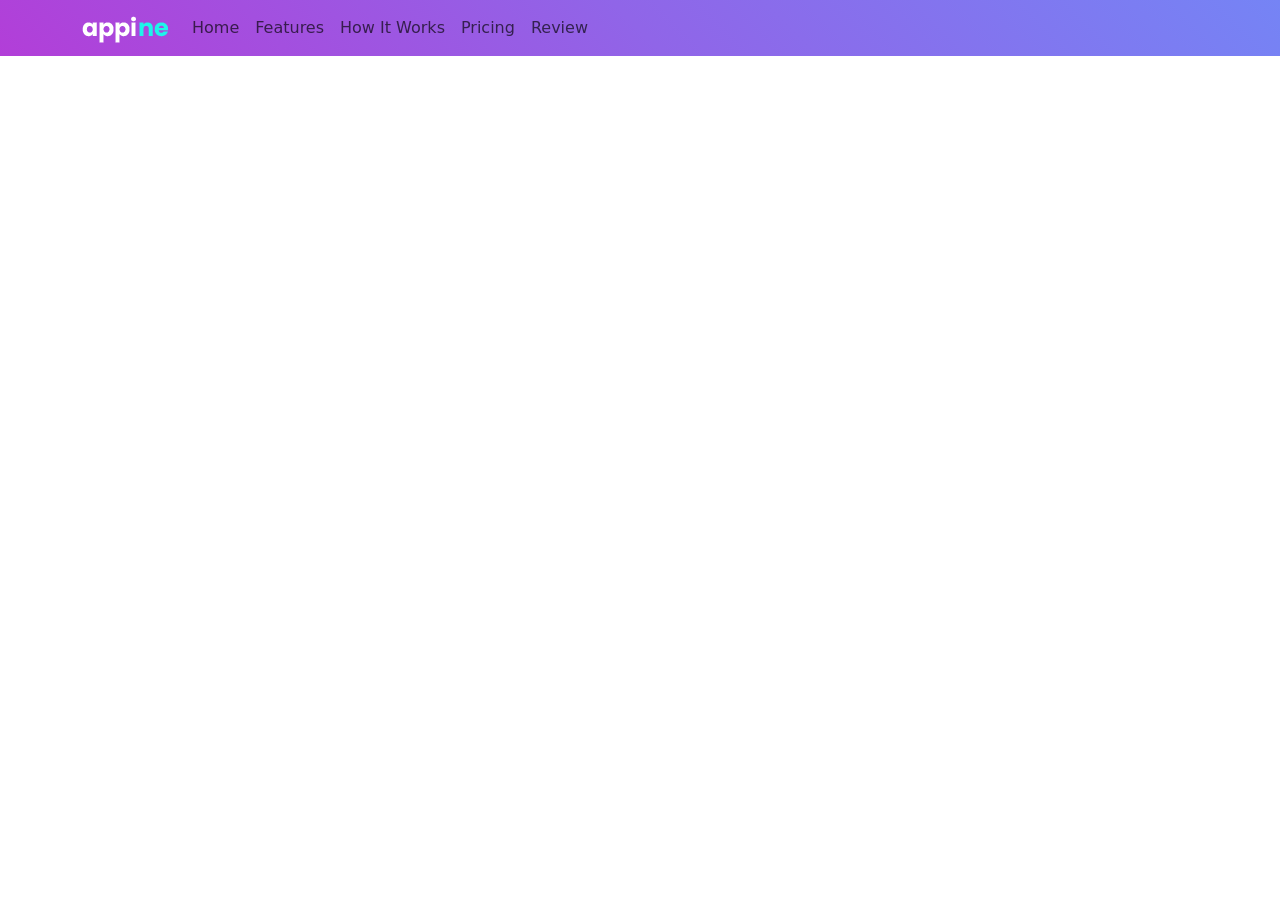
==== final/index.html @ 323594d9 "Final Project Phase 1" ====
<!doctype html>
<html class="no-js" lang="">

<head>
  <meta charset="utf-8">
  <meta name="viewport" content="width=device-width, initial-scale=1">
  <title></title>
  <link rel="stylesheet" href="css/style.css">
  <meta name="description" content="">

  <meta property="og:title" content="">
  <meta property="og:type" content="">
  <meta property="og:url" content="">
  <meta property="og:image" content="">
  <meta property="og:image:alt" content="">

  <meta name="theme-color" content="#fafafa">
  <link href="https://cdn.jsdelivr.net/npm/bootstrap@5.3.8/dist/css/bootstrap.min.css" rel="stylesheet" integrity="sha384-sRIl4kxILFvY47J16cr9ZwB07vP4J8+LH7qKQnuqkuIAvNWLzeN8tE5YBujZqJLB" crossorigin="anonymous">
</head>

<body>
  <div class="nav-bar">
    <div class="container">
      <div class="row">
        <div class="col-md-12">
          <nav class="navbar navbar-expand-lg navbar-light">
            <a class="navbar-brand" href="index.html"><img src="Final Project Images/logo.png" class="img-fluid"alt="Logo"></a>
            <ul class="navbar-nav">
              <li><a class="nav-link" href="#home">Home</a></li>
              <li><a class="nav-link" href="#features">Features</a></li>
              <li><a class="nav-link" href="#how-it-works">How It Works</a></li>
              <li><a class="nav-link" href="#pricing">Pricing</a></li>
              <li><a class="nav-link" href="#review">Review</a></li>
            </ul>
          </nav>
        </div>
      </div>
    </div>
  </div>

  <section class="home">

  </section>

  <section class="features">

  </section>

   <section class="how-it-works">

  </section>

   <section class="pricing">

  </section>

   <section class="review">

  </section>


 
  <script src="js/app.js"></script>
  <script src="https://cdn.jsdelivr.net/npm/bootstrap@5.3.8/dist/js/bootstrap.bundle.min.js" integrity="sha384-FKyoEForCGlyvwx9Hj09JcYn3nv7wiPVlz7YYwJrWVcXK/BmnVDxM+D2scQbITxI" crossorigin="anonymous"></script>

</body>

</html>
---- final/css/style.css ----
/*! HTML5 Boilerplate v9.0.1 | MIT License | https://html5boilerplate.com/ */

/* main.css 3.0.0 | MIT License | https://github.com/h5bp/main.css#readme */
/*
 * What follows is the result of much research on cross-browser styling.
 * Credit left inline and big thanks to Nicolas Gallagher, Jonathan Neal,
 * Kroc Camen, and the H5BP dev community and team.
 */

/* ==========================================================================
   Base styles: opinionated defaults
   ========================================================================== */

html {
  color: #222;
  font-size: 1em;
  line-height: 1.4;
}

/*
 * Remove text-shadow in selection highlight:
 * https://twitter.com/miketaylr/status/12228805301
 *
 * Customize the background color to match your design.
 */

::-moz-selection {
  background: #b3d4fc;
  text-shadow: none;
}

::selection {
  background: #b3d4fc;
  text-shadow: none;
}

/*
 * A better looking default horizontal rule
 */

hr {
  display: block;
  height: 1px;
  border: 0;
  border-top: 1px solid #ccc;
  margin: 1em 0;
  padding: 0;
}

/*
 * Remove the gap between audio, canvas, iframes,
 * images, videos and the bottom of their containers:
 * https://github.com/h5bp/html5-boilerplate/issues/440
 */

audio,
canvas,
iframe,
img,
svg,
video {
  vertical-align: middle;
}

/*
 * Remove default fieldset styles.
 */

fieldset {
  border: 0;
  margin: 0;
  padding: 0;
}

/*
 * Allow only vertical resizing of textareas.
 */

textarea {
  resize: vertical;
}

/* ==========================================================================
   Author's custom styles
   ========================================================================== */


.nav-bar {
  background: linear-gradient(45deg, #B23ED8, #9065E8, #7584F5);
}
















/* ==========================================================================
   Helper classes
   ========================================================================== */

/*
 * Hide visually and from screen readers
 */

.hidden,
[hidden] {
  display: none !important;
}

/*
 * Hide only visually, but have it available for screen readers:
 * https://snook.ca/archives/html_and_css/hiding-content-for-accessibility
 *
 * 1. For long content, line feeds are not interpreted as spaces and small width
 *    causes content to wrap 1 word per line:
 *    https://medium.com/@jessebeach/beware-smushed-off-screen-accessible-text-5952a4c2cbfe
 */

.visually-hidden {
  border: 0;
  clip: rect(0, 0, 0, 0);
  height: 1px;
  margin: -1px;
  overflow: hidden;
  padding: 0;
  position: absolute;
  white-space: nowrap;
  width: 1px;
  /* 1 */
}

/*
 * Extends the .visually-hidden class to allow the element
 * to be focusable when navigated to via the keyboard:
 * https://www.drupal.org/node/897638
 */

.visually-hidden.focusable:active,
.visually-hidden.focusable:focus {
  clip: auto;
  height: auto;
  margin: 0;
  overflow: visible;
  position: static;
  white-space: inherit;
  width: auto;
}

/*
 * Hide visually and from screen readers, but maintain layout
 */

.invisible {
  visibility: hidden;
}

/*
 * Clearfix: contain floats
 *
 * The use of `table` rather than `block` is only necessary if using
 * `::before` to contain the top-margins of child elements.
 */

.clearfix::before,
.clearfix::after {
  content: "";
  display: table;
}

.clearfix::after {
  clear: both;
}

/* ==========================================================================
   EXAMPLE Media Queries for Responsive Design.
   These examples override the primary ('mobile first') styles.
   Modify as content requires.
   ========================================================================== */

@media only screen and (min-width: 35em) {
  /* Style adjustments for viewports that meet the condition */
}

@media print,
  (-webkit-min-device-pixel-ratio: 1.25),
  (min-resolution: 1.25dppx),
  (min-resolution: 120dpi) {
  /* Style adjustments for high resolution devices */
}

/* ==========================================================================
   Print styles.
   Inlined to avoid the additional HTTP request:
   https://www.phpied.com/delay-loading-your-print-css/
   ========================================================================== */

@media print {
  *,
  *::before,
  *::after {
    background: #fff !important;
    color: #000 !important;
    /* Black prints faster */
    box-shadow: none !important;
    text-shadow: none !important;
  }

  a,
  a:visited {
    text-decoration: underline;
  }

  a[href]::after {
    content: " (" attr(href) ")";
  }

  abbr[title]::after {
    content: " (" attr(title) ")";
  }

  /*
   * Don't show links that are fragment identifiers,
   * or use the `javascript:` pseudo protocol
   */
  a[href^="#"]::after,
  a[href^="javascript:"]::after {
    content: "";
  }

  pre {
    white-space: pre-wrap !important;
  }

  pre,
  blockquote {
    border: 1px solid #999;
    page-break-inside: avoid;
  }

  tr,
  img {
    page-break-inside: avoid;
  }

  p,
  h2,
  h3 {
    orphans: 3;
    widows: 3;
  }

  h2,
  h3 {
    page-break-after: avoid;
  }
}
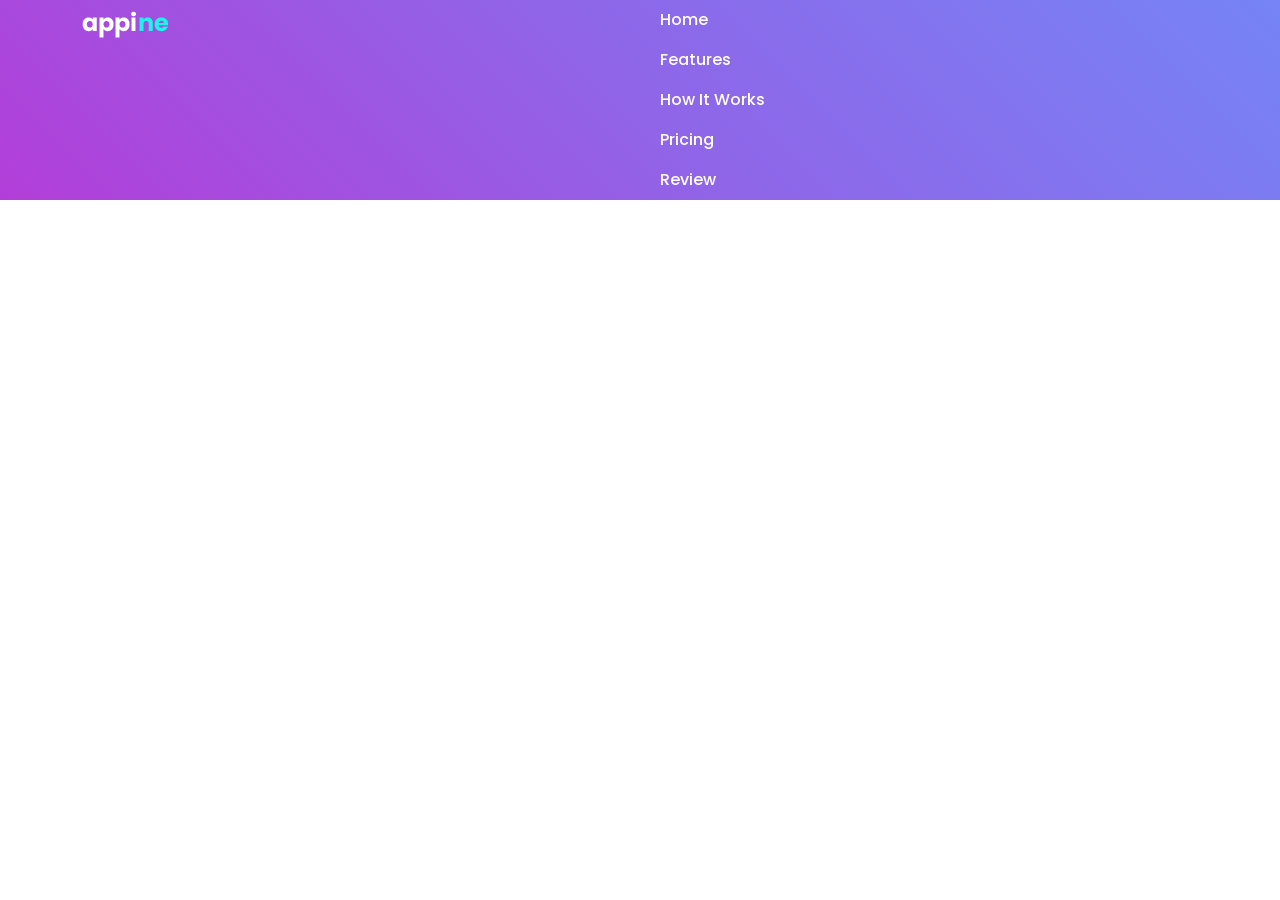
==== commit 89a7a91a: "changes" ====
--- a/final/index.html
+++ b/final/index.html
@@ -16,15 +16,23 @@
 
   <meta name="theme-color" content="#fafafa">
   <link href="https://cdn.jsdelivr.net/npm/bootstrap@5.3.8/dist/css/bootstrap.min.css" rel="stylesheet" integrity="sha384-sRIl4kxILFvY47J16cr9ZwB07vP4J8+LH7qKQnuqkuIAvNWLzeN8tE5YBujZqJLB" crossorigin="anonymous">
+
+  <link rel="preconnect" href="https://fonts.googleapis.com">
+<link rel="preconnect" href="https://fonts.gstatic.com" crossorigin>
+<link href="https://fonts.googleapis.com/css2?family=Allura&family=Montserrat:ital,wght@0,100..900;1,100..900&family=Nunito+Sans:ital,opsz,wght@0,6..12,200..1000;1,6..12,200..1000&family=Poppins:ital,wght@0,100;0,200;0,300;0,400;0,500;0,600;0,700;0,800;0,900;1,100;1,200;1,300;1,400;1,500;1,600;1,700;1,800;1,900&display=swap" rel="stylesheet">
 </head>
 
 <body>
   <div class="nav-bar">
     <div class="container">
       <div class="row">
-        <div class="col-md-12">
+        <div class="col-md-6">
           <nav class="navbar navbar-expand-lg navbar-light">
+            <div class="logo">
             <a class="navbar-brand" href="index.html"><img src="Final Project Images/logo.png" class="img-fluid"alt="Logo"></a>
+            </div>
+          </div>
+          <div class="col-md-6">
             <ul class="navbar-nav">
               <li><a class="nav-link" href="#home">Home</a></li>
               <li><a class="nav-link" href="#features">Features</a></li>
@@ -32,8 +40,8 @@
               <li><a class="nav-link" href="#pricing">Pricing</a></li>
               <li><a class="nav-link" href="#review">Review</a></li>
             </ul>
+            </div>
           </nav>
-        </div>
       </div>
     </div>
   </div>
--- a/final/css/style.css
+++ b/final/css/style.css
@@ -84,10 +84,127 @@
    Author's custom styles
    ========================================================================== */
 
+.poppins-thin {
+  font-family: "Poppins", sans-serif;
+  font-weight: 100;
+  font-style: normal;
+}
+
+.poppins-extralight {
+  font-family: "Poppins", sans-serif;
+  font-weight: 200;
+  font-style: normal;
+}
+
+.poppins-light {
+  font-family: "Poppins", sans-serif;
+  font-weight: 300;
+  font-style: normal;
+}
+
+.poppins-regular {
+  font-family: "Poppins", sans-serif;
+  font-weight: 400;
+  font-style: normal;
+}
+
+.poppins-medium {
+  font-family: "Poppins", sans-serif;
+  font-weight: 500;
+  font-style: normal;
+}
+
+.poppins-semibold {
+  font-family: "Poppins", sans-serif;
+  font-weight: 600;
+  font-style: normal;
+}
+
+.poppins-bold {
+  font-family: "Poppins", sans-serif;
+  font-weight: 700;
+  font-style: normal;
+}
+
+.poppins-extrabold {
+  font-family: "Poppins", sans-serif;
+  font-weight: 800;
+  font-style: normal;
+}
+
+.poppins-black {
+  font-family: "Poppins", sans-serif;
+  font-weight: 900;
+  font-style: normal;
+}
+
+.poppins-thin-italic {
+  font-family: "Poppins", sans-serif;
+  font-weight: 100;
+  font-style: italic;
+}
+
+.poppins-extralight-italic {
+  font-family: "Poppins", sans-serif;
+  font-weight: 200;
+  font-style: italic;
+}
+
+.poppins-light-italic {
+  font-family: "Poppins", sans-serif;
+  font-weight: 300;
+  font-style: italic;
+}
+
+.poppins-regular-italic {
+  font-family: "Poppins", sans-serif;
+  font-weight: 400;
+  font-style: italic;
+}
+
+.poppins-medium-italic {
+  font-family: "Poppins", sans-serif;
+  font-weight: 500;
+  font-style: italic;
+}
+
+.poppins-semibold-italic {
+  font-family: "Poppins", sans-serif;
+  font-weight: 600;
+  font-style: italic;
+}
+
+.poppins-bold-italic {
+  font-family: "Poppins", sans-serif;
+  font-weight: 700;
+  font-style: italic;
+}
+
+.poppins-extrabold-italic {
+  font-family: "Poppins", sans-serif;
+  font-weight: 800;
+  font-style: italic;
+}
+
+.poppins-black-italic {
+  font-family: "Poppins", sans-serif;
+  font-weight: 900;
+  font-style: italic;
+}
 
 .nav-bar {
   background: linear-gradient(45deg, #B23ED8, #9065E8, #7584F5);
 }
+
+.navbar-nav .nav-link {
+  color: #fff;
+  font-size: 16px;
+  font-weight: 500;
+  font-family: "Poppins";
+  padding: 8px;
+  justify-content: flex-end;
+}
+
 
 
 
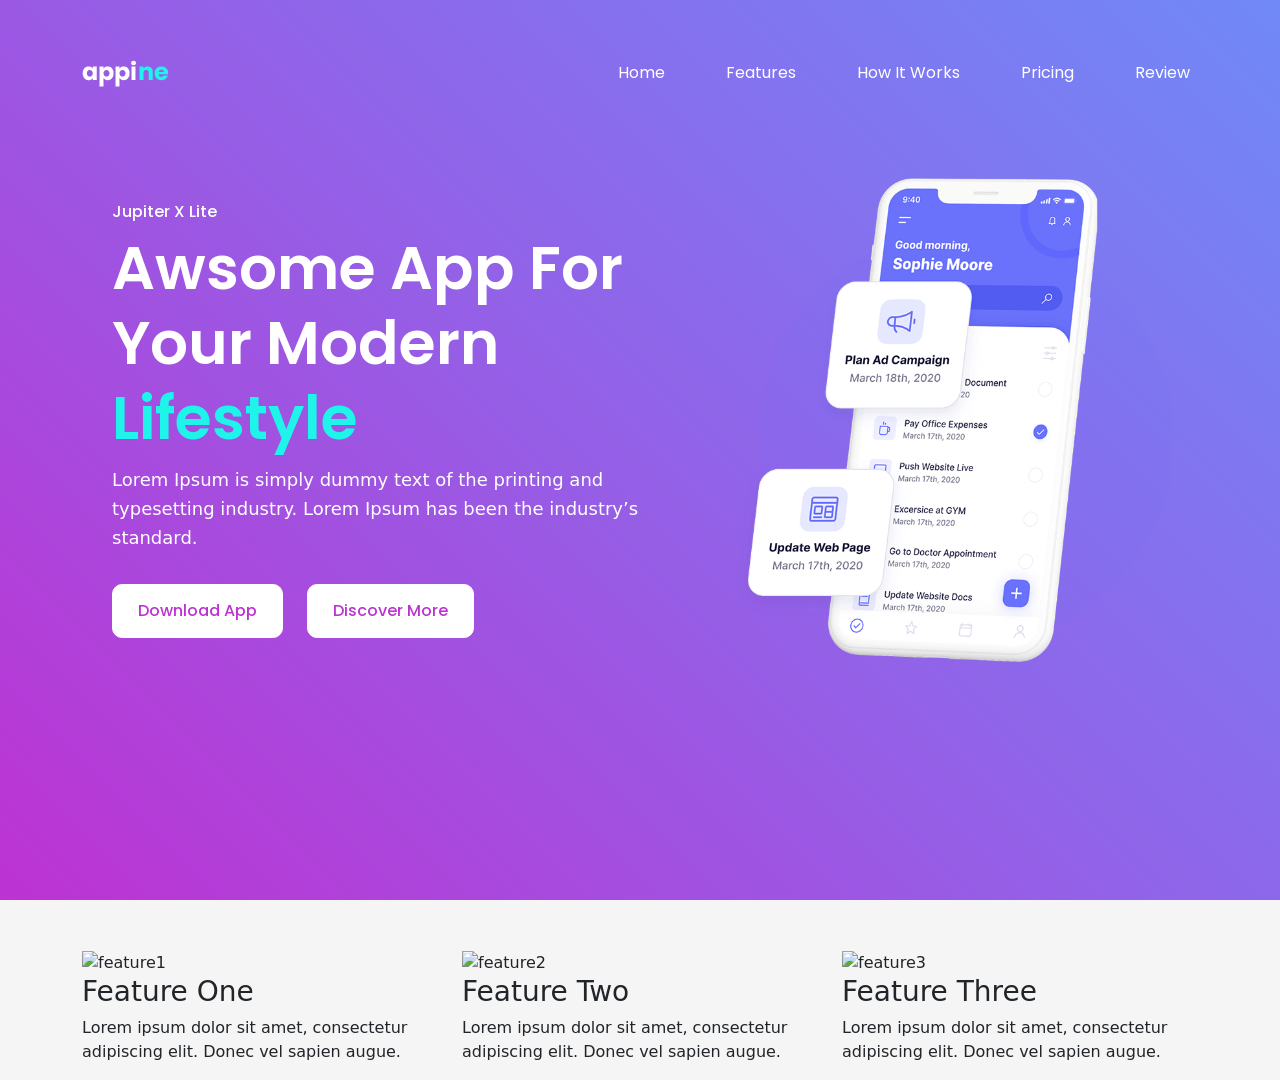
==== commit 1da222bf: "imported updates from local instance" ====
--- a/final/index.html
+++ b/final/index.html
@@ -14,63 +14,112 @@
   <meta property="og:image" content="">
   <meta property="og:image:alt" content="">
 
-  <meta name="theme-color" content="#fafafa">
+  <link rel="preconnect" href="https://fonts.googleapis.com">
+  <link rel="preconnect" href="https://fonts.gstatic.com" crossorigin>
+  <link href="https://fonts.googleapis.com/css2?family=Allura&family=Montserrat:ital,wght@0,100..900;1,100..900&family=Nunito+Sans:ital,opsz,wght@0,6..12,200..1000;1,6..12,200..1000&family=Poppins:ital,wght@0,100;0,200;0,300;0,400;0,500;0,600;0,700;0,800;0,900;1,100;1,200;1,300;1,400;1,500;1,600;1,700;1,800;1,900&display=swap" rel="stylesheet">
+
   <link href="https://cdn.jsdelivr.net/npm/bootstrap@5.3.8/dist/css/bootstrap.min.css" rel="stylesheet" integrity="sha384-sRIl4kxILFvY47J16cr9ZwB07vP4J8+LH7qKQnuqkuIAvNWLzeN8tE5YBujZqJLB" crossorigin="anonymous">
 
-  <link rel="preconnect" href="https://fonts.googleapis.com">
-<link rel="preconnect" href="https://fonts.gstatic.com" crossorigin>
-<link href="https://fonts.googleapis.com/css2?family=Allura&family=Montserrat:ital,wght@0,100..900;1,100..900&family=Nunito+Sans:ital,opsz,wght@0,6..12,200..1000;1,6..12,200..1000&family=Poppins:ital,wght@0,100;0,200;0,300;0,400;0,500;0,600;0,700;0,800;0,900;1,100;1,200;1,300;1,400;1,500;1,600;1,700;1,800;1,900&display=swap" rel="stylesheet">
 </head>
 
 <body>
-  <div class="nav-bar">
-    <div class="container">
-      <div class="row">
-        <div class="col-md-6">
-          <nav class="navbar navbar-expand-lg navbar-light">
-            <div class="logo">
-            <a class="navbar-brand" href="index.html"><img src="Final Project Images/logo.png" class="img-fluid"alt="Logo"></a>
+
+<div class="head-gradient">
+<div class="nav-menu">
+  <div class="container">
+    <nav class="navbar">
+      <!-- Logo -->
+      <a class="navbar-logo" href="index.html">
+        <img src="final-imgs/logo.png" class="img-fluid" alt="logo">
+      </a>
+
+      <!-- Hamburger menu button -->
+      <button class="hamburger-menu" aria-label="Toggle navigation">
+        <span class="hamburger-line"></span>
+        <span class="hamburger-line"></span>
+        <span class="hamburger-line"></span>
+      </button>
+
+      <!-- Horizontal nav links -->
+      <ul class="nav-sections">
+        <li class="nav-item"><a class="nav-link active" href="#home">Home</a></li>
+        <li class="nav-item"><a class="nav-link" href="#features">Features</a></li>
+        <li class="nav-item"><a class="nav-link" href="#howitwork">How It Works</a></li>
+        <li class="nav-item"><a class="nav-link" href="#pricing">Pricing</a></li>
+        <li class="nav-item"><a class="nav-link" href="#review">Review</a></li>
+      </ul>
+    </nav>
+  </div>
+</div>
+
+<!-- Mobile nav overlay -->
+<div class="nav-overlay"></div>
+
+    <header>
+      <div class="home-info">
+        <div class="container">
+          <div class="row">
+            <div class="col-7">
+              <div class="app-info">
+              <h2 class="app">
+                Jupiter X Lite
+              </h2>
+              <h1 class="title-tag">
+                Awsome App For Your Modern 
+                <span style="color:#1ef4ea">Lifestyle</span>
+              </h1>
+              <p>
+                Lorem Ipsum is simply dummy text of the printing and typesetting industry. Lorem Ipsum has been the industry’s standard.
+              </p>
+              <button class="btn">Download App</button>
+              <button class="btn">Discover More</button>
+            </div>
+            </div>
+              <div class="col-5" id="phone-img">
+                <img src="final-imgs/hero-img.png" class="img-fluid" alt="phone" id="phone">
+              </div>
+          </div>
+        </div>
+      </div>
+    </header>
+    </div>
+
+    <section id="features">
+      <div class="container">
+        <div class="row">
+          <div class="col-md-4">
+            <div class="feature-card">
+              <img src="final-imgs/feature1.png" class="img-fluid" alt="feature1">
+              <h3>Feature One</h3>
+              <p>Lorem ipsum dolor sit amet, consectetur adipiscing elit. Donec vel sapien augue.</p>
             </div>
           </div>
-          <div class="col-md-6">
-            <ul class="navbar-nav">
-              <li><a class="nav-link" href="#home">Home</a></li>
-              <li><a class="nav-link" href="#features">Features</a></li>
-              <li><a class="nav-link" href="#how-it-works">How It Works</a></li>
-              <li><a class="nav-link" href="#pricing">Pricing</a></li>
-              <li><a class="nav-link" href="#review">Review</a></li>
-            </ul>
+          <div class="col-md-4">
+            <div class="feature-card">
+              <img src="final-imgs/feature2.png" class="img-fluid" alt="feature2">
+              <h3>Feature Two</h3>
+              <p>Lorem ipsum dolor sit amet, consectetur adipiscing elit. Donec vel sapien augue.</p>
             </div>
-          </nav>
+          </div>
+          <div class="col-md-4">
+            <div class="feature-card">
+              <img src="final-imgs/feature3.png" class="img-fluid" alt="feature3">
+              <h3>Feature Three</h3>
+              <p>Lorem ipsum dolor sit amet, consectetur adipiscing elit. Donec vel sapien augue.</p>
+            </div>
+          </div>
+        </div>
       </div>
+
     </div>
-  </div>
-
-  <section class="home">
-
-  </section>
-
-  <section class="features">
-
-  </section>
-
-   <section class="how-it-works">
-
-  </section>
-
-   <section class="pricing">
-
-  </section>
-
-   <section class="review">
-
-  </section>
 
 
- 
+
+
+
+  
   <script src="js/app.js"></script>
   <script src="https://cdn.jsdelivr.net/npm/bootstrap@5.3.8/dist/js/bootstrap.bundle.min.js" integrity="sha384-FKyoEForCGlyvwx9Hj09JcYn3nv7wiPVlz7YYwJrWVcXK/BmnVDxM+D2scQbITxI" crossorigin="anonymous"></script>
-
 </body>
 
 </html>
--- a/final/css/style.css
+++ b/final/css/style.css
@@ -83,7 +83,6 @@
 /* ==========================================================================
    Author's custom styles
    ========================================================================== */
-
 .poppins-thin {
   font-family: "Poppins", sans-serif;
   font-weight: 100;
@@ -192,28 +191,142 @@
   font-style: italic;
 }
 
-.nav-bar {
-  background: linear-gradient(45deg, #B23ED8, #9065E8, #7584F5);
-}
-
-.navbar-nav .nav-link {
+.head-gradient {
+ background: linear-gradient(45deg, #BD32D3, #9361E7, #7089F7);
+ width: 100%;
+ height: 100vh;
+}
+
+.nav-menu { 
+  padding: 45px 20px;
+}
+
+.navbar-logo {
+  flex-shrink: 0;
+}
+
+.hamburger-menu {
+  display: none;
+  flex-direction: column;
+  justify-content: space-around;
+  width: 30px;
+  height: 30px;
+  background: none;
+  border: none;
+  cursor: pointer;
+  padding: 0;
+  z-index: 1001;
+}
+
+.hamburger-line {
+  width: 100%;
+  height: 3px;
+  background-color: #fff;
+  border-radius: 2px;
+  transition: all 0.3s ease;
+}
+
+.nav-sections {
+    display: flex;
+    flex-direction: row;  
+    align-items: center;
+    list-style: none;
+    padding: 0, 0, 0 16px;
+    gap:45px;
+    margin: 0;
+  }
+
+.nav-sections li {
+    display: inline-block;
+    color:#fff;
+    font-size: 16px;
+    font-family: "Poppins";
+    font-weight: normal;
+    padding:8px;
+}
+
+
+@media (max-width: 1024px) {
+  header {
+    min-height: 610px;
+  }
+}
+
+.home-info {
+  display: flex;
+  flex-direction: column;
+  justify-content: center;
+  align-items: center;
+  width: 100%;
+  flex: 1;
+  padding: 2rem 0;
+}
+
+.home-info .row {
+  display: flex;
+  align-items: center;
+  width: 100%;
+}
+
+
+.app-info {
+  margin: 0 30px 0 20px;
+  padding: 10px;
+}
+
+.app {
   color: #fff;
   font-size: 16px;
+  font-family: "Poppins", sans-serif;
+  margin-bottom: 10px;
+}
+
+.title-tag { 
+  font-size: 60px;
+  color: #fff;
+  font-weight: 600;
+  font-family: "poppins", sans-serif;
+  line-height: 1.25em;
+  margin-bottom: 10px;
+
+}
+
+/* Header content styling */
+.app-info p {
+  color: #fff;
+  font-size: 18px;
+  line-height: 1.6;
+  margin-bottom: 2rem;
+  max-width: 600px;
+}
+
+.app-info .btn {
+  background-color: #fff;
+  font-family: "poppins", sans-serif;
+  fill:#BD32D3;
+  color: #BD32D3;
+  font-size: 16px;
   font-weight: 500;
-  font-family: "Poppins";
-  padding: 8px;
-  justify-content: flex-end;
-}
-
-
-
-
-
-
-
-
-
-
+  border-radius: 10px;
+  border-width: 1px;
+  border-style: solid;
+  border-color: #fff;
+  padding: 18px 25px;
+  transition: all 0.3s ease;
+  line-height: 1;
+  margin-right: 1.2rem;
+}
+
+.app-info .btn:hover {
+  background-color: transparent;
+  color: #fff;
+  border-color: #fff;
+}
+
+#features {
+  background-color: #f5f5f5;
+  padding: 50px 0 0 0;
+}
 
 
 
@@ -308,6 +421,129 @@
   /* Style adjustments for viewports that meet the condition */
 }
 
+/* Mobile responsive navigation */
+@media only screen and (max-width: 767px) {
+  .hamburger-menu {
+    display: flex;
+
+  }
+
+  .nav-sections {
+    position: fixed;
+    top: 0;
+    right: -100%;
+    width: 280px;
+    height: 100vh;
+    background: linear-gradient(45deg, #BD32D3, #9361E7, #7089F7);
+    flex-direction: column;
+    justify-content: flex-start;
+    align-items: flex-start;
+    padding: 100px 30px 30px;
+    gap: 20px;
+    transition: right 0.3s ease;
+    z-index: 1000;
+    box-shadow: -2px 0 10px rgba(0, 0, 0, 0.3);
+  }
+
+  .nav-sections.active {
+    right: 0;
+  }
+
+  .nav-sections li {
+    display: block;
+    width: 100%;
+    padding: 0;
+  }
+
+  .nav-sections .nav-link {
+    display: block;
+    color: #fff;
+    text-decoration: none;
+    font-size: 18px;
+    font-weight: 500;
+    padding: 15px 0;
+    border-bottom: 1px solid rgba(255, 255, 255, 0.2);
+    transition: color 0.3s ease;
+  }
+
+  .nav-sections .nav-link:hover,
+  .nav-sections .nav-link.active {
+    color: #FFE135;
+  }
+
+  /* Overlay when mobile menu is open */
+  .nav-overlay {
+    position: fixed;
+    top: 0;
+    left: 0;
+    width: 100%;
+    height: 100vh;
+    background: rgba(0, 0, 0, 0.5);
+    z-index: 999;
+    opacity: 0;
+    visibility: hidden;
+    transition: opacity 0.3s ease, visibility 0.3s ease;
+  }
+
+  .nav-overlay.active {
+    opacity: 1;
+    visibility: visible;
+  }
+
+  /* Hamburger animation */
+  .hamburger-menu.active .hamburger-line:nth-child(1) {
+    transform: rotate(45deg) translate(5px, 5px);
+  }
+
+  .hamburger-menu.active .hamburger-line:nth-child(2) {
+    opacity: 0;
+  }
+
+  .hamburger-menu.active .hamburger-line:nth-child(3) {
+    transform: rotate(-45deg) translate(7px, -6px);
+  }
+
+  /* Mobile header adjustments */
+  header {
+    min-height: calc(100vh - 60px); /* Smaller nav on mobile */
+  }
+
+  .title-tag {
+    font-size: 28px;
+    line-height: 1.4;
+  }
+
+  .app-info p {
+    font-size: 16px;
+  }
+
+  .app-info .btn {
+    display: block;
+    width: 100%;
+    margin-right: 0;
+    margin-bottom: 1rem;
+  }
+
+  /* Mobile phone image adjustments */
+  #phone {
+    max-width: 100% !important;
+    height: auto;
+  }
+
+  /* Stack columns vertically on mobile */
+  .home-info .row {
+    flex-direction: column;
+    text-align: center;
+  }
+
+  .home-info .col-md-8,
+  .home-info .col-md-4 {
+    flex: none;
+    width: 100%;
+    max-width: 100%;
+  }
+}
+
 @media print,
   (-webkit-min-device-pixel-ratio: 1.25),
   (min-resolution: 1.25dppx),
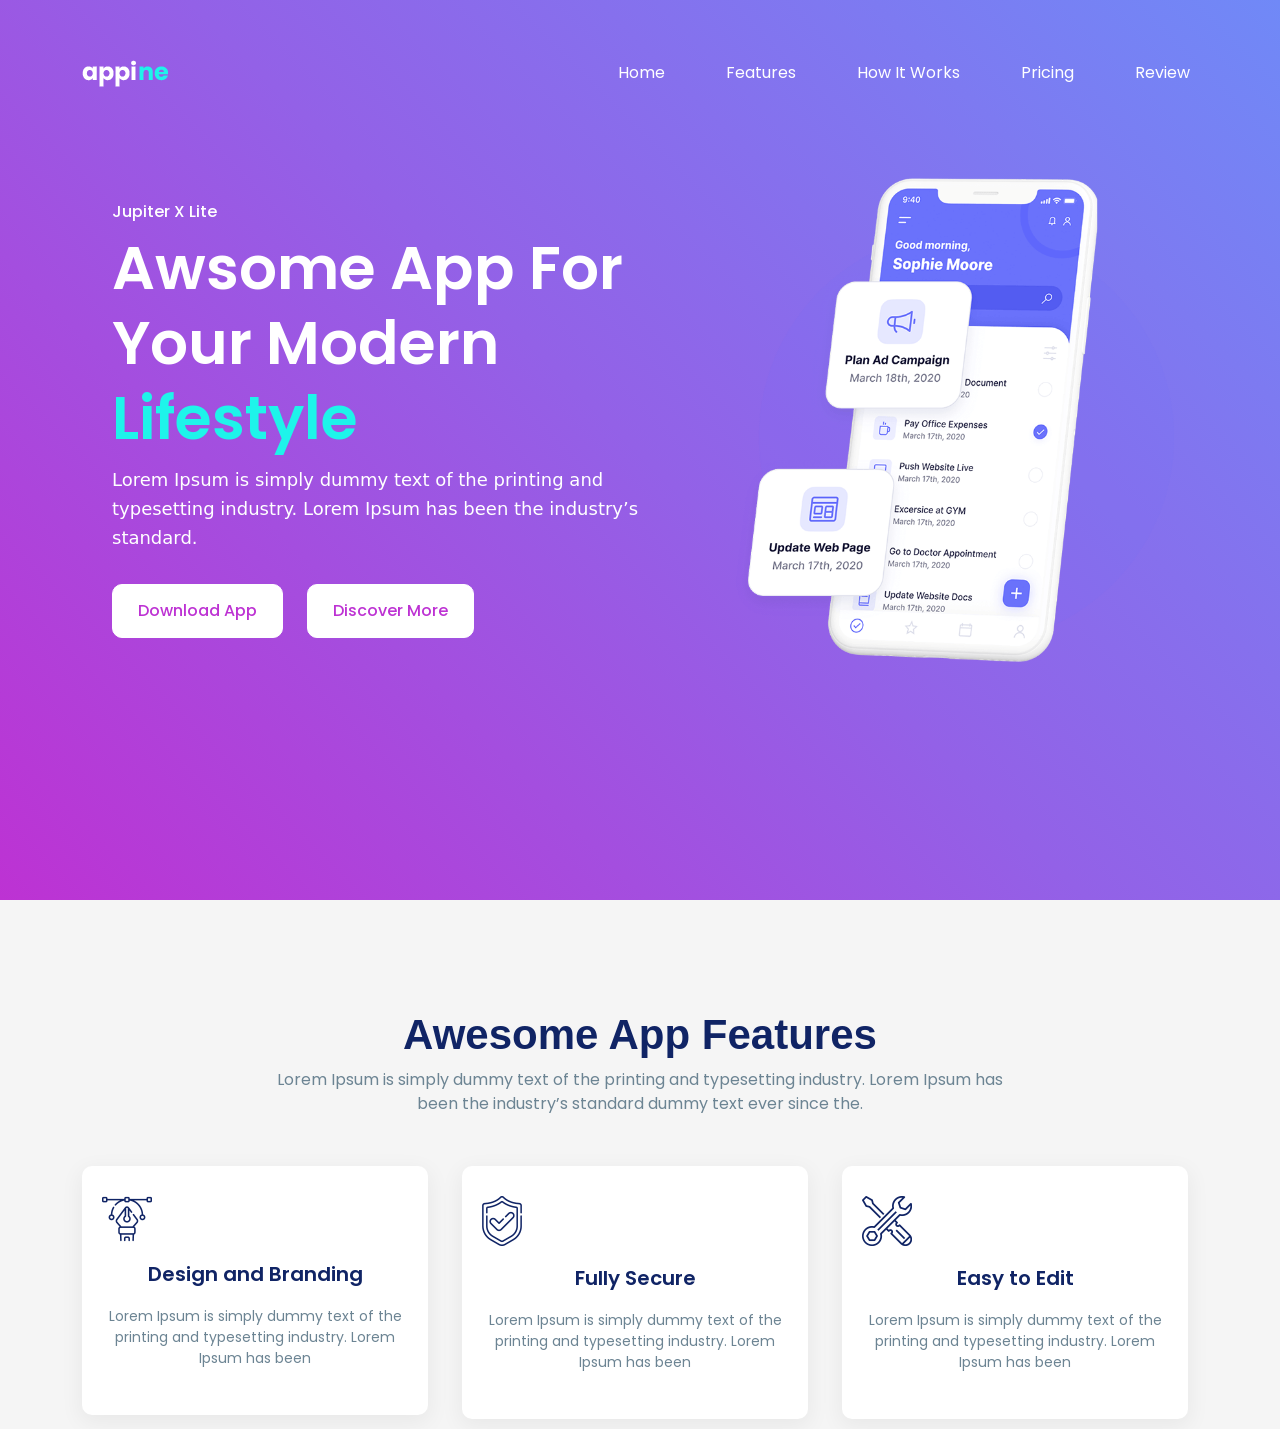
==== commit bed9915e: "Section 1 and 2" ====
--- a/final/index.html
+++ b/final/index.html
@@ -84,30 +84,41 @@
     </header>
     </div>
 
-    <section id="features">
+    <section id="features" style="padding:60px 10px 10px 10px;">
       <div class="container">
         <div class="row">
-          <div class="col-md-4">
+          <div class="col-8 offset-2">
+              <h2 class="section-title">Awesome App Features</h2>
+              <p class="section-description">Lorem Ipsum is simply dummy text of the printing and typesetting industry. Lorem Ipsum has been the industry’s standard dummy text ever since the.</p>
+          </div>
+        </div>
+
+
+        <div class="row">
+            <div class="col-4">
             <div class="feature-card">
-              <img src="final-imgs/feature1.png" class="img-fluid" alt="feature1">
-              <h3>Feature One</h3>
-              <p>Lorem ipsum dolor sit amet, consectetur adipiscing elit. Donec vel sapien augue.</p>
+              <img src="final-imgs/features-icon-1.png" class="img-fluid" alt="feature1">
+              <h3>Design and Branding</h3>
+              <p>Lorem Ipsum is simply dummy text of the printing and typesetting industry. Lorem Ipsum has been</p>
             </div>
           </div>
-          <div class="col-md-4">
+
+          <div class="col-4">
             <div class="feature-card">
-              <img src="final-imgs/feature2.png" class="img-fluid" alt="feature2">
-              <h3>Feature Two</h3>
-              <p>Lorem ipsum dolor sit amet, consectetur adipiscing elit. Donec vel sapien augue.</p>
+              <img src="final-imgs/features-icon-2.png" class="img-fluid" alt="feature2">
+              <h3>Fully Secure</h3>
+              <p>Lorem Ipsum is simply dummy text of the printing and typesetting industry. Lorem Ipsum has been</p>
             </div>
           </div>
-          <div class="col-md-4">
+
+          <div class="col-4">
             <div class="feature-card">
-              <img src="final-imgs/feature3.png" class="img-fluid" alt="feature3">
-              <h3>Feature Three</h3>
-              <p>Lorem ipsum dolor sit amet, consectetur adipiscing elit. Donec vel sapien augue.</p>
+              <img src="final-imgs/features-icon-3.png" class="img-fluid" alt="feature3">
+              <h3>Easy to Edit</h3>
+              <p>Lorem Ipsum is simply dummy text of the printing and typesetting industry. Lorem Ipsum has been</p>
+              </div>
             </div>
-          </div>
+            
         </div>
       </div>
 
--- a/final/css/style.css
+++ b/final/css/style.css
@@ -246,12 +246,6 @@
 }
 
 
-@media (max-width: 1024px) {
-  header {
-    min-height: 610px;
-  }
-}
-
 .home-info {
   display: flex;
   flex-direction: column;
@@ -267,7 +261,6 @@
   align-items: center;
   width: 100%;
 }
-
 
 .app-info {
   margin: 0 30px 0 20px;
@@ -328,6 +321,59 @@
   padding: 50px 0 0 0;
 }
 
+.section-title {
+  font-size: 42px;
+  color: #102465;
+  font-weight: bold;
+  font-family: "Poppins", sans-serif;
+  text-align: center;
+  margin-top: 50px;
+}
+
+.section-description {
+  font-size: 16px;
+  color: #6C8493;
+  font-family: "Poppins", sans-serif;
+  text-align: center;
+  margin-bottom: 50px;
+}
+
+.feature-card {
+  background-color: #fff;
+  border-radius: 10px;
+  padding: 30px 20px;
+  text-align: center;
+  box-shadow:0px 6px 21.4px 2.6px rgba(0, 0, 0, 0.05);
+  margin: 0 10px 0 0;
+  display: flex;
+  flex-direction: column;
+  align-items: center;
+}
+
+.feature-card h3 {
+  font-size: 20px;
+  color: #102465;
+  font-weight: 600;
+  font-family: "Poppins", sans-serif;
+  margin-bottom: 20px;
+}
+
+.feature-card p {
+  font-size: 14px;
+  color: #6C8493;
+  font-family: "Poppins", sans-serif;
+  line-height: 1.5;
+}
+
+.feature-card img {
+  margin-bottom: 20px;
+  align-self: flex-start;
+}
+
+.feature-card:hover {
+  box-shadow: 0 8px 16px 0 #6f42c1;
+}
+
 
 
 
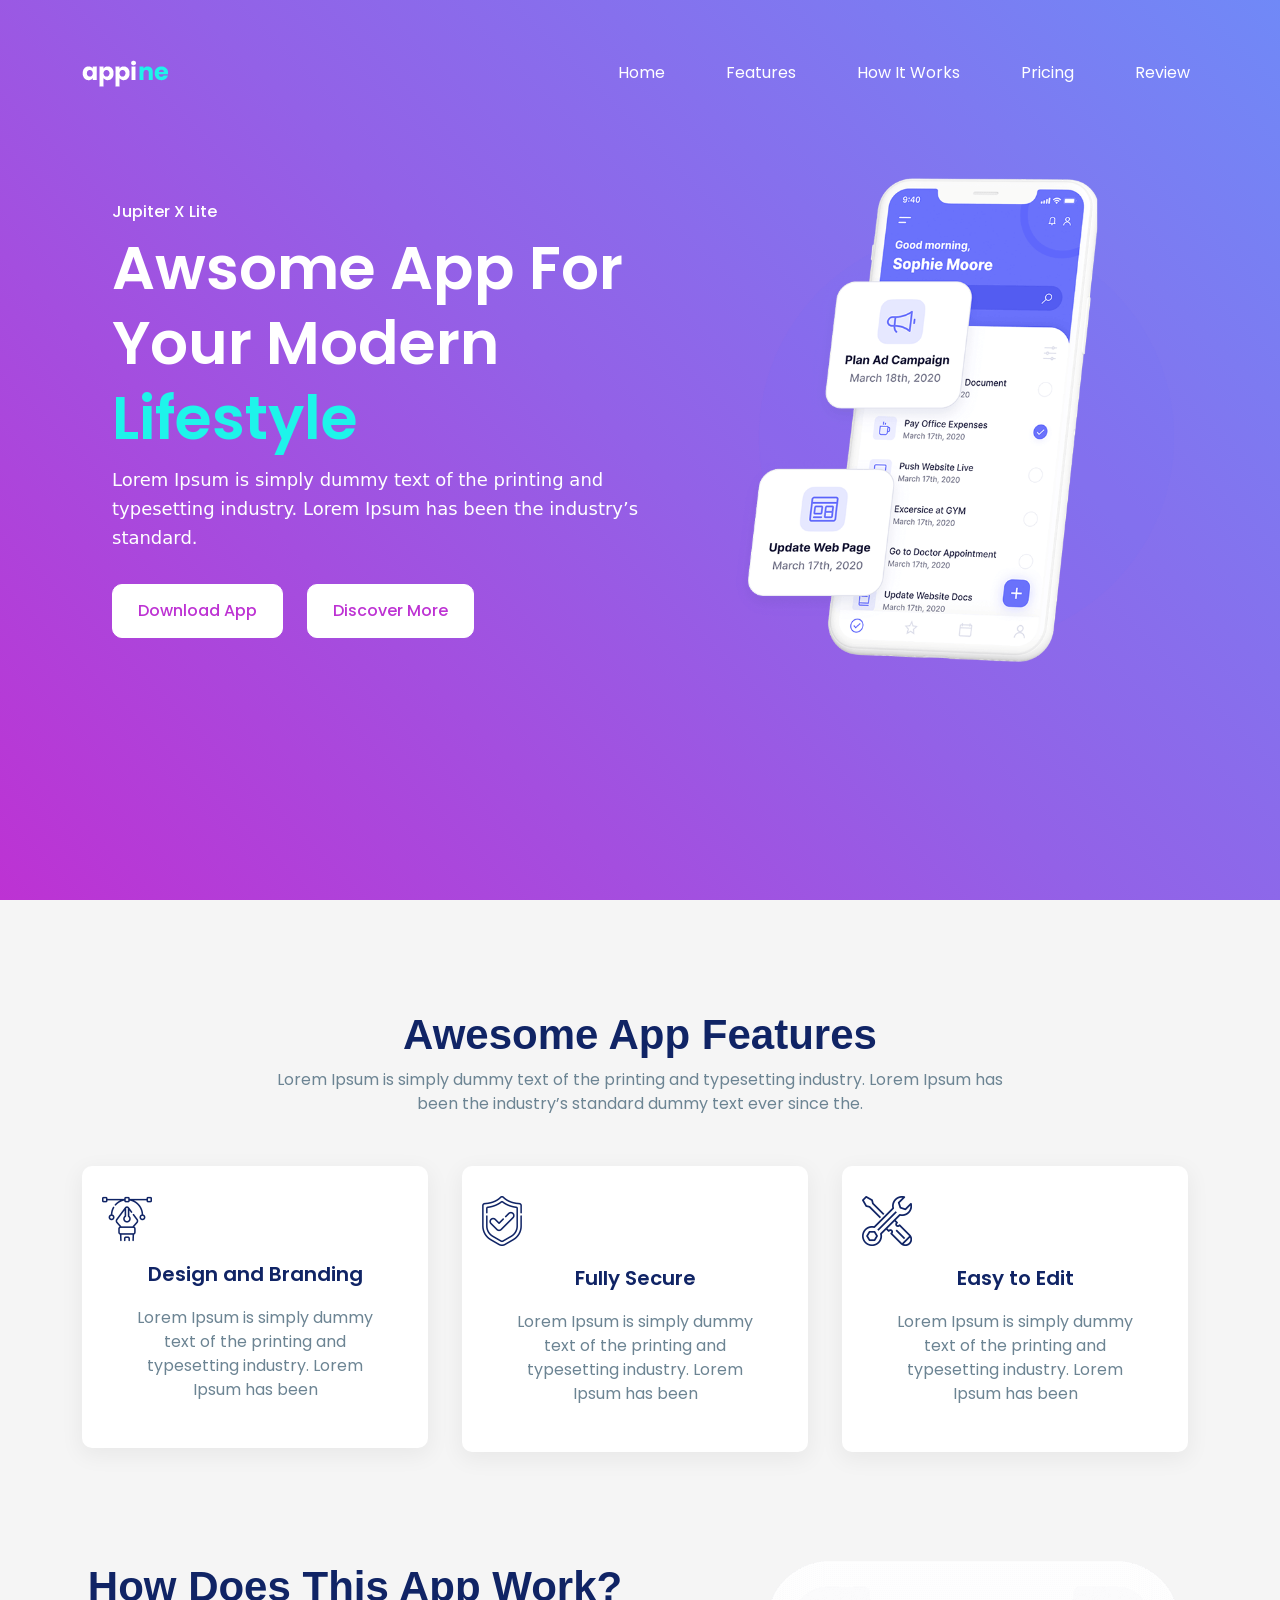
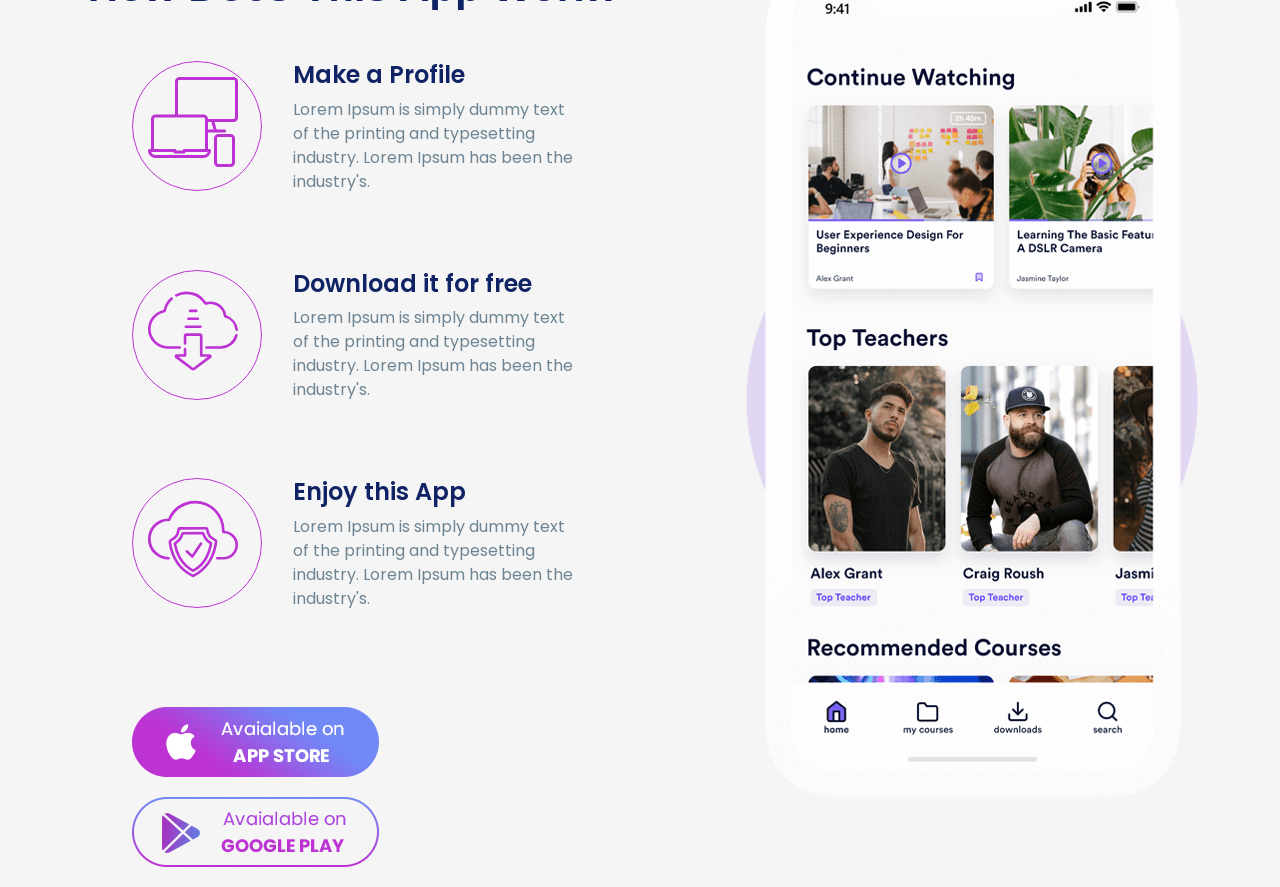
==== commit 6df3881f: "section 3" ====
--- a/final/index.html
+++ b/final/index.html
@@ -121,8 +121,86 @@
             
         </div>
       </div>
-
-    </div>
+    </div>
+
+    <section id="howitwork" style="padding:60px 10px 10px 10px;">
+
+      <div class="container">
+        <div class="row">
+          <div class="col-6">
+              <h2 class="section-title">How Does This App Work?</h2>
+          </div>
+        </div>
+
+        <div class="row" >
+          <div class="col-6" >
+
+            <ul class="how-it-work-list">
+              <li>
+                 <div class="d-flex">
+                    <div class="flex-shrink-0">
+                    <div class="icon-imgs">
+                   <img src="final-imgs/image (4).svg" alt="...">
+                   </div>
+                    </div>
+                <div class="flex-grow-1 ms-3">
+                    <h3>Make a Profile</h3>
+                    <p>Lorem Ipsum is simply dummy text of the printing and typesetting industry. Lorem Ipsum has been the industry's.</p>
+                  </div>
+                </div>
+              </li>
+              <li>
+                <div class="d-flex">
+  <div class="flex-shrink-0">
+    <div class="icon-imgs">
+      <img src="final-imgs/image (5).svg" alt="...">
+
+    </div>
+  </div>
+  <div class="flex-grow-1 ms-3">
+    <h3>Download it for free</h3>
+    <p>Lorem Ipsum is simply dummy text of the printing and typesetting industry. Lorem Ipsum has been the industry's.</p>
+  </div>
+</div>
+              </li>
+              <li>
+                <div class="d-flex" >
+  <div class="flex-shrink-0">
+    <div class="icon-imgs">
+      <img src="final-imgs/image (6).svg" alt="...">
+
+    </div>
+  </div>
+  <div class="flex-grow-1 ms-3">
+    <h3>Enjoy this App</h3>
+    <p>Lorem Ipsum is simply dummy text of the printing and typesetting industry. Lorem Ipsum has been the industry's.</p>
+  </div>
+</div>
+              </li>
+            </ul>
+            <div class="app-store">
+             <img src="final-imgs/app-store-img.png"  class="img-fluid" alt="app store" 
+             style="margin-top: 20px; margin-right:20px;">
+             <img src="final-imgs/google-play-img.png" class="img-fluid" alt="google play" style="margin-top: 20px;">
+             </div>
+          </div>
+
+          <div class="col-5 offset-1">
+            <div class="img-layer">
+            <picture class="fg-image">
+              <source media="(max-width: 767px)" srcset="final-imgs/app-work-img-2-149x300p.png">
+              <img src="final-imgs/app-work-img-2.png" class="img-fluid" alt="how it work">
+            </picture>
+              <img src="final-imgs/app-work-bg.png" class="img-fluid" alt="how it work bg" id="howitwork-bg">
+            </div>
+            
+          </div>
+        </div>
+
+      </div>
+    </section>
+
+    
 
 
 
--- a/final/css/style.css
+++ b/final/css/style.css
@@ -356,13 +356,15 @@
   font-weight: 600;
   font-family: "Poppins", sans-serif;
   margin-bottom: 20px;
+  padding: 0 20px;
 }
 
 .feature-card p {
-  font-size: 14px;
+  font-size: 16px;
   color: #6C8493;
   font-family: "Poppins", sans-serif;
   line-height: 1.5;
+  padding: 0 20px;
 }
 
 .feature-card img {
@@ -371,8 +373,75 @@
 }
 
 .feature-card:hover {
-  box-shadow: 0 8px 16px 0 #6f42c1;
-}
+  box-shadow: 0 3px 0px 0 #BD32D3;
+}
+
+.img-layer {
+  position: relative;
+  display: flex;
+  align-items: center;
+  justify-content: center;
+}
+
+.fg-image {
+  position: relative;
+  top: -60px;
+  z-index: 2;
+}
+
+#howitwork-bg {
+  position: absolute;
+  top: 40%;
+  left: 40%;
+  transform: translate(-40%, -40%);
+  z-index: 1;
+}
+
+
+.how-it-work-list  {
+  list-style: none;
+  padding: 0;
+  margin-left: 50px;
+  margin-right: 50px;
+}
+
+.d-flex {
+  gap: 15px;
+  padding: 0 0 20px 0;
+  margin: 40px 0;
+}
+
+.d-flex h3 {
+  font-size: 24px;
+  color: #102465;
+  font-weight: 600;
+  font-family: "Poppins", sans-serif;
+}
+
+.d-flex p {
+  font-size: 16px;
+  color: #6C8493;
+  font-family: "Poppins", sans-serif;
+  line-height: 1.5;
+}
+
+.flex-shrink-0 img {
+  width: 90px;
+  height: 90px;
+}
+
+.icon-imgs {
+  border: solid 1px #BD32D3;
+  padding:15px;
+  width: 130px;
+  height: 130px;
+  border-radius: 50%;
+}
+
+.app-store {
+  margin-left:50px;
+}
+
 
 
 
@@ -463,9 +532,6 @@
    Modify as content requires.
    ========================================================================== */
 
-@media only screen and (min-width: 35em) {
-  /* Style adjustments for viewports that meet the condition */
-}
 
 /* Mobile responsive navigation */
 @media only screen and (max-width: 767px) {
@@ -588,6 +654,16 @@
     width: 100%;
     max-width: 100%;
   }
+
+  .col-4 {
+    flex: 0 0 100%;
+    max-width: 100%;
+  }
+
+  #features .row {
+    flex-direction: column;
+      align-items: center;
+  }
 }
 
 @media print,
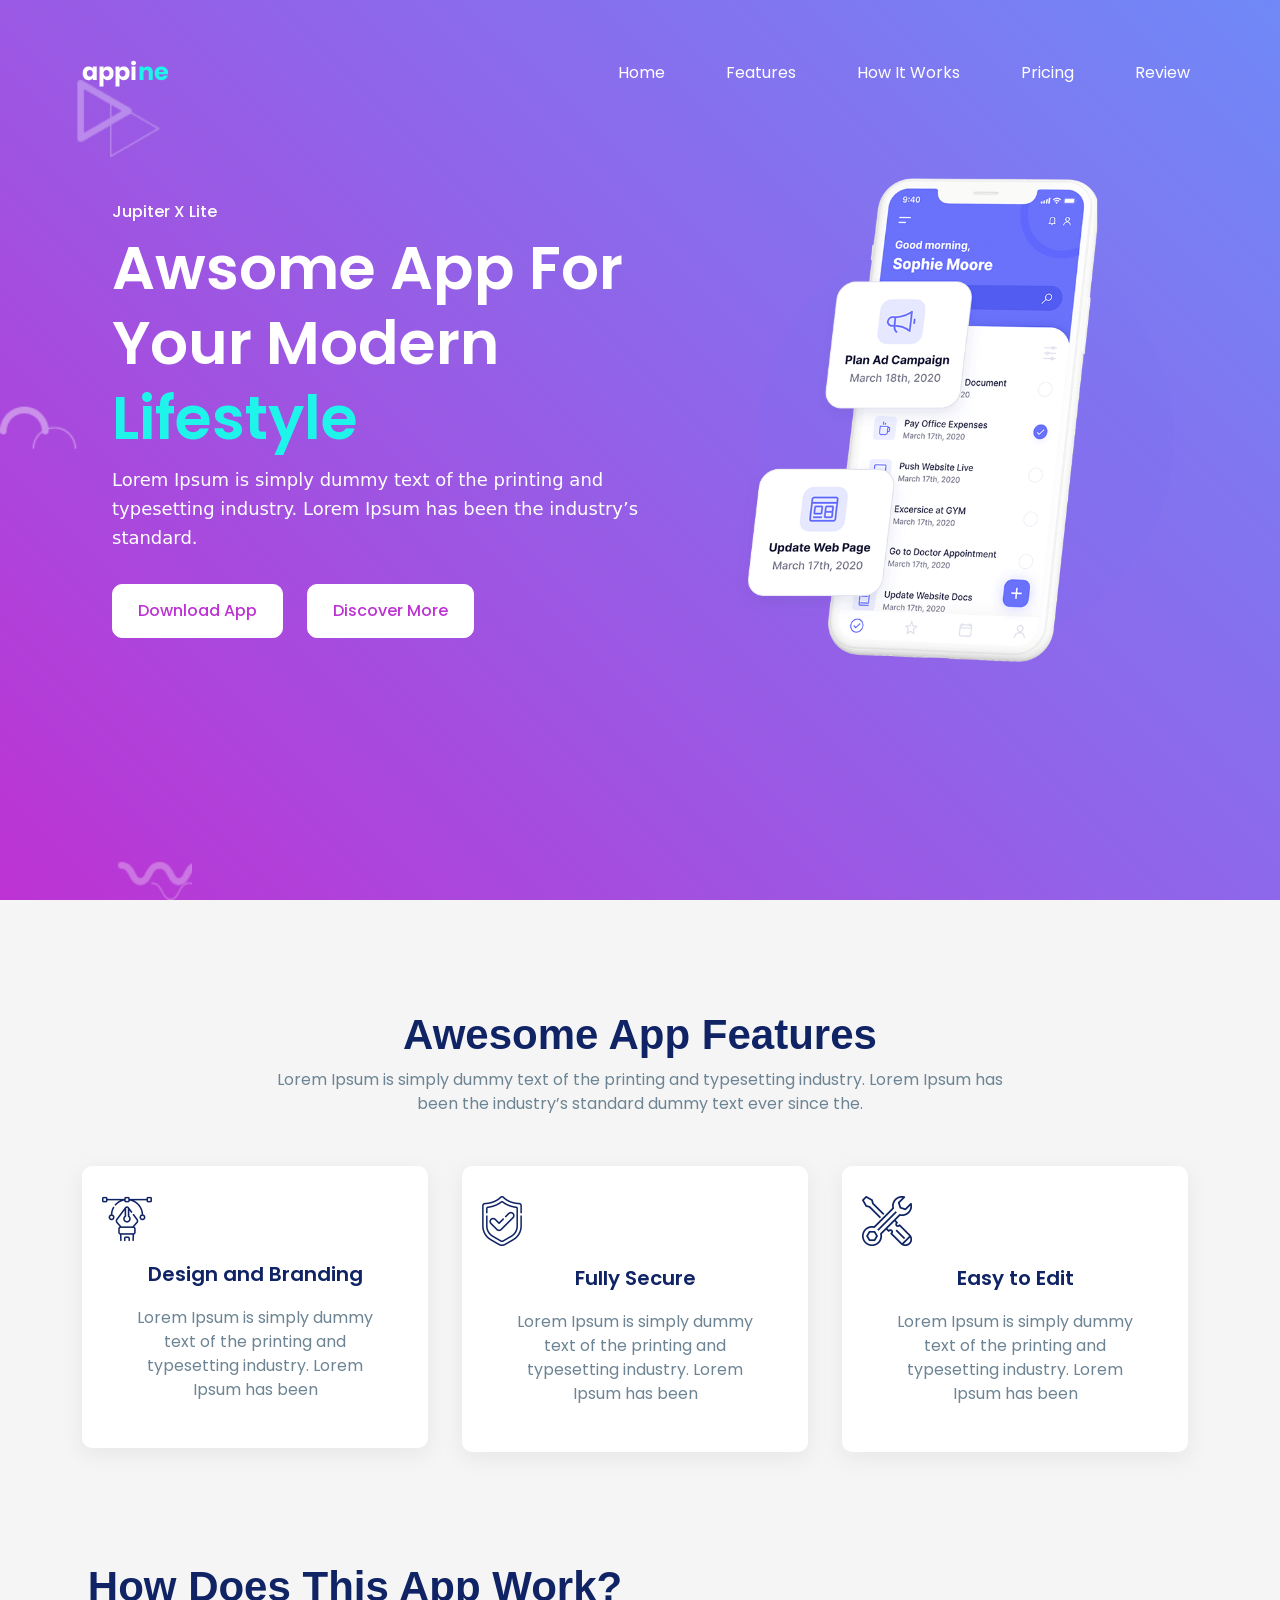
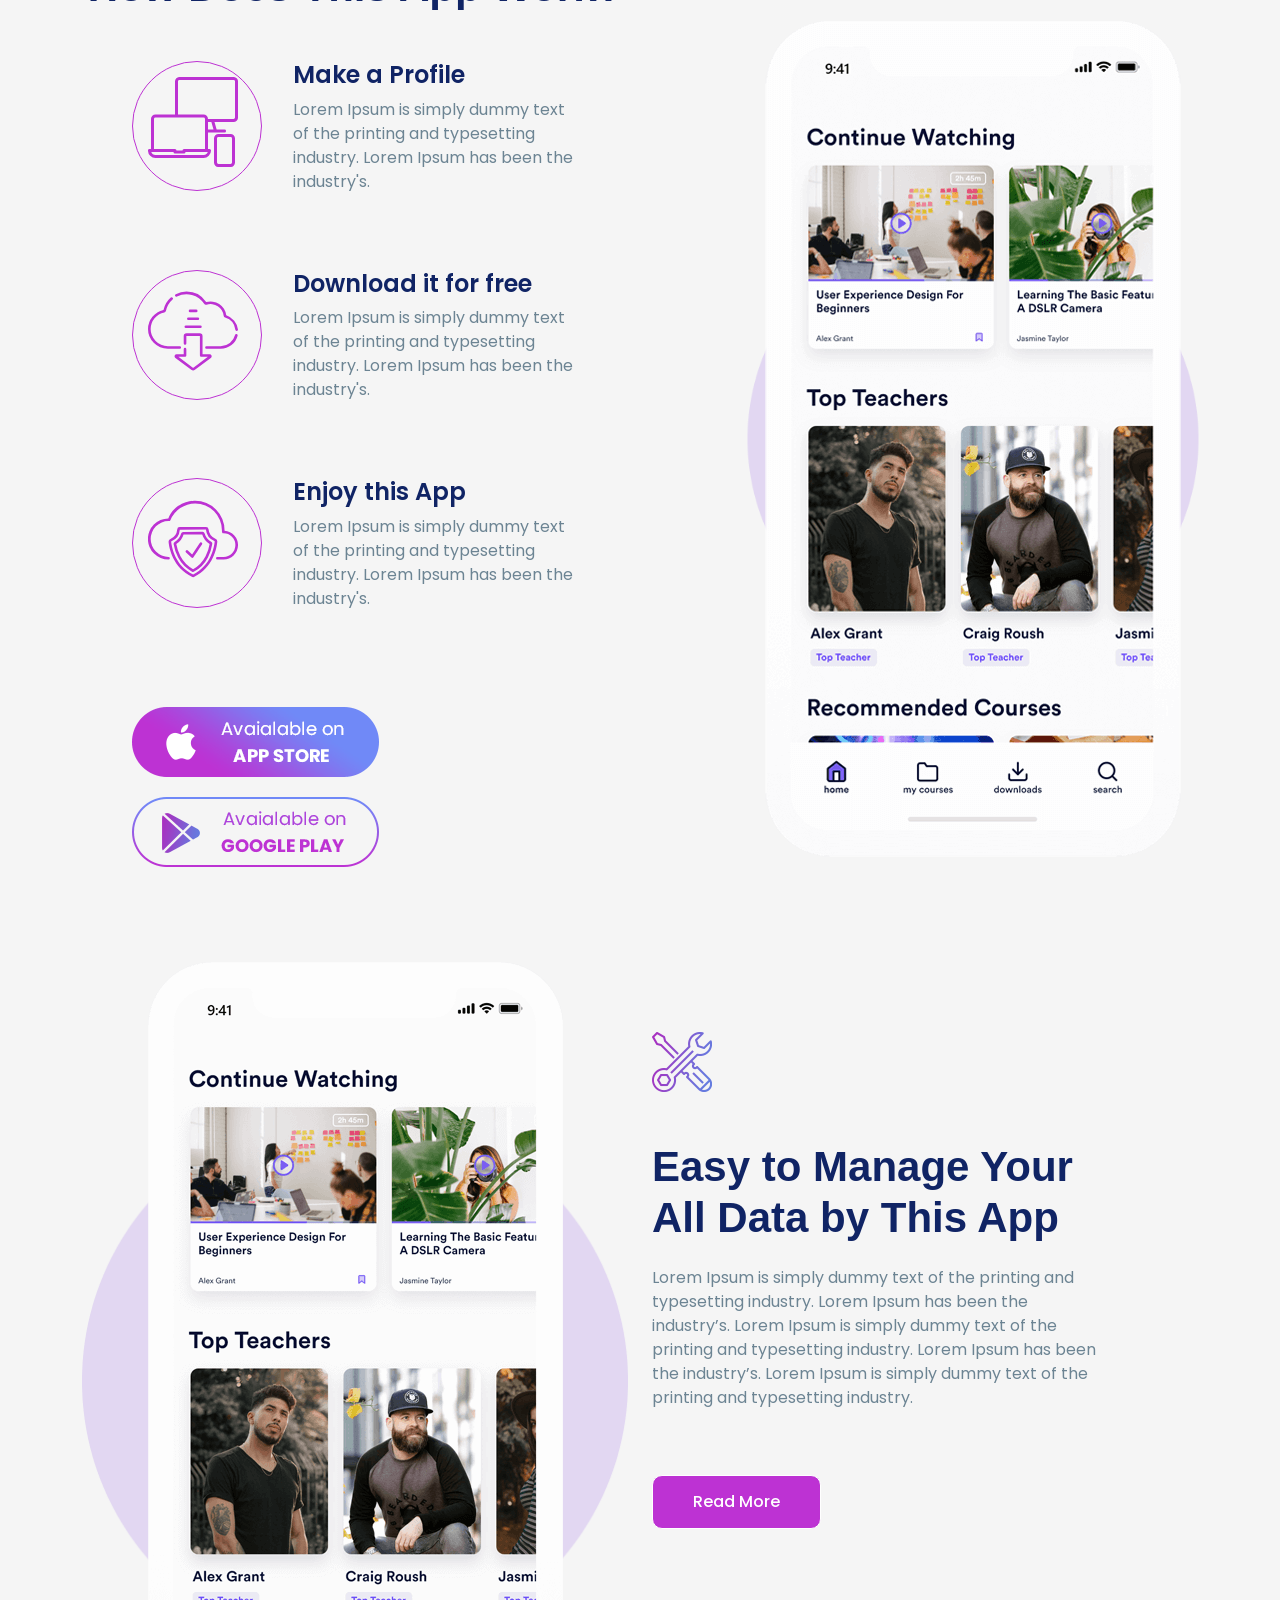
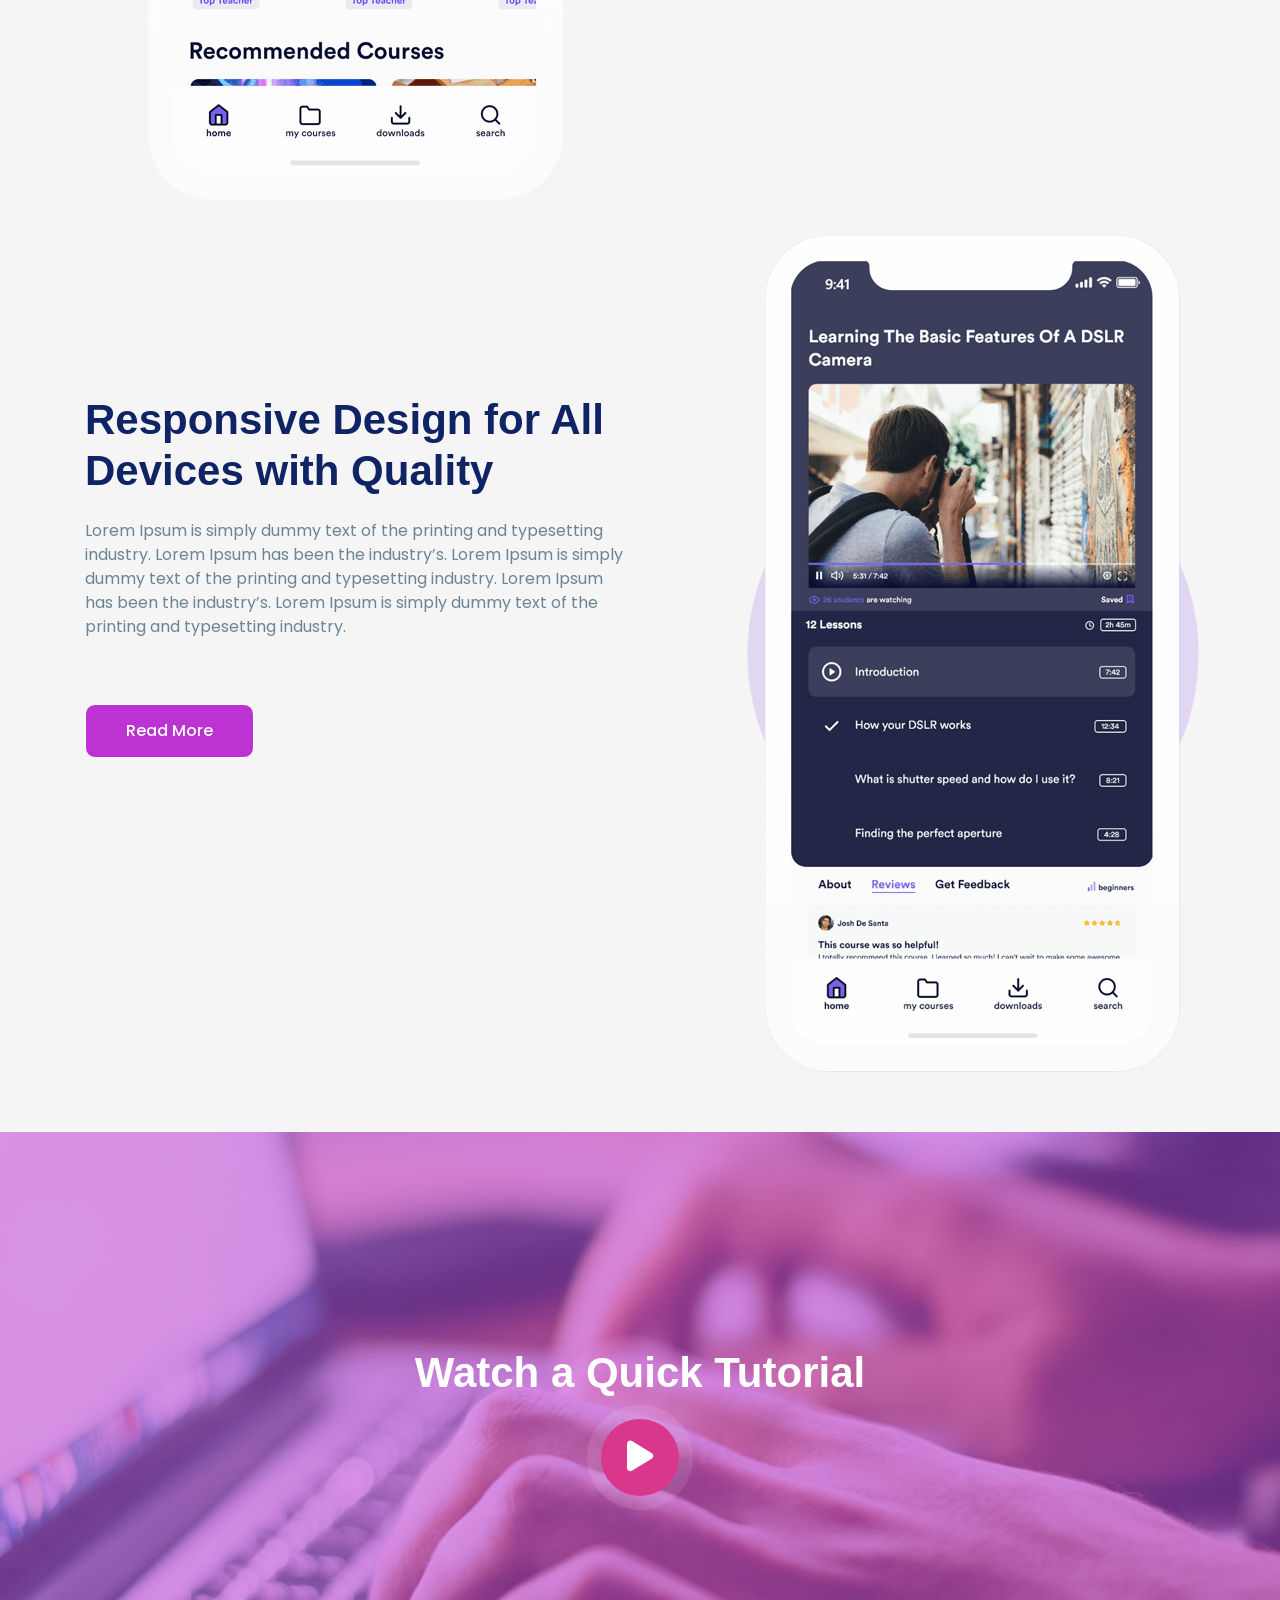
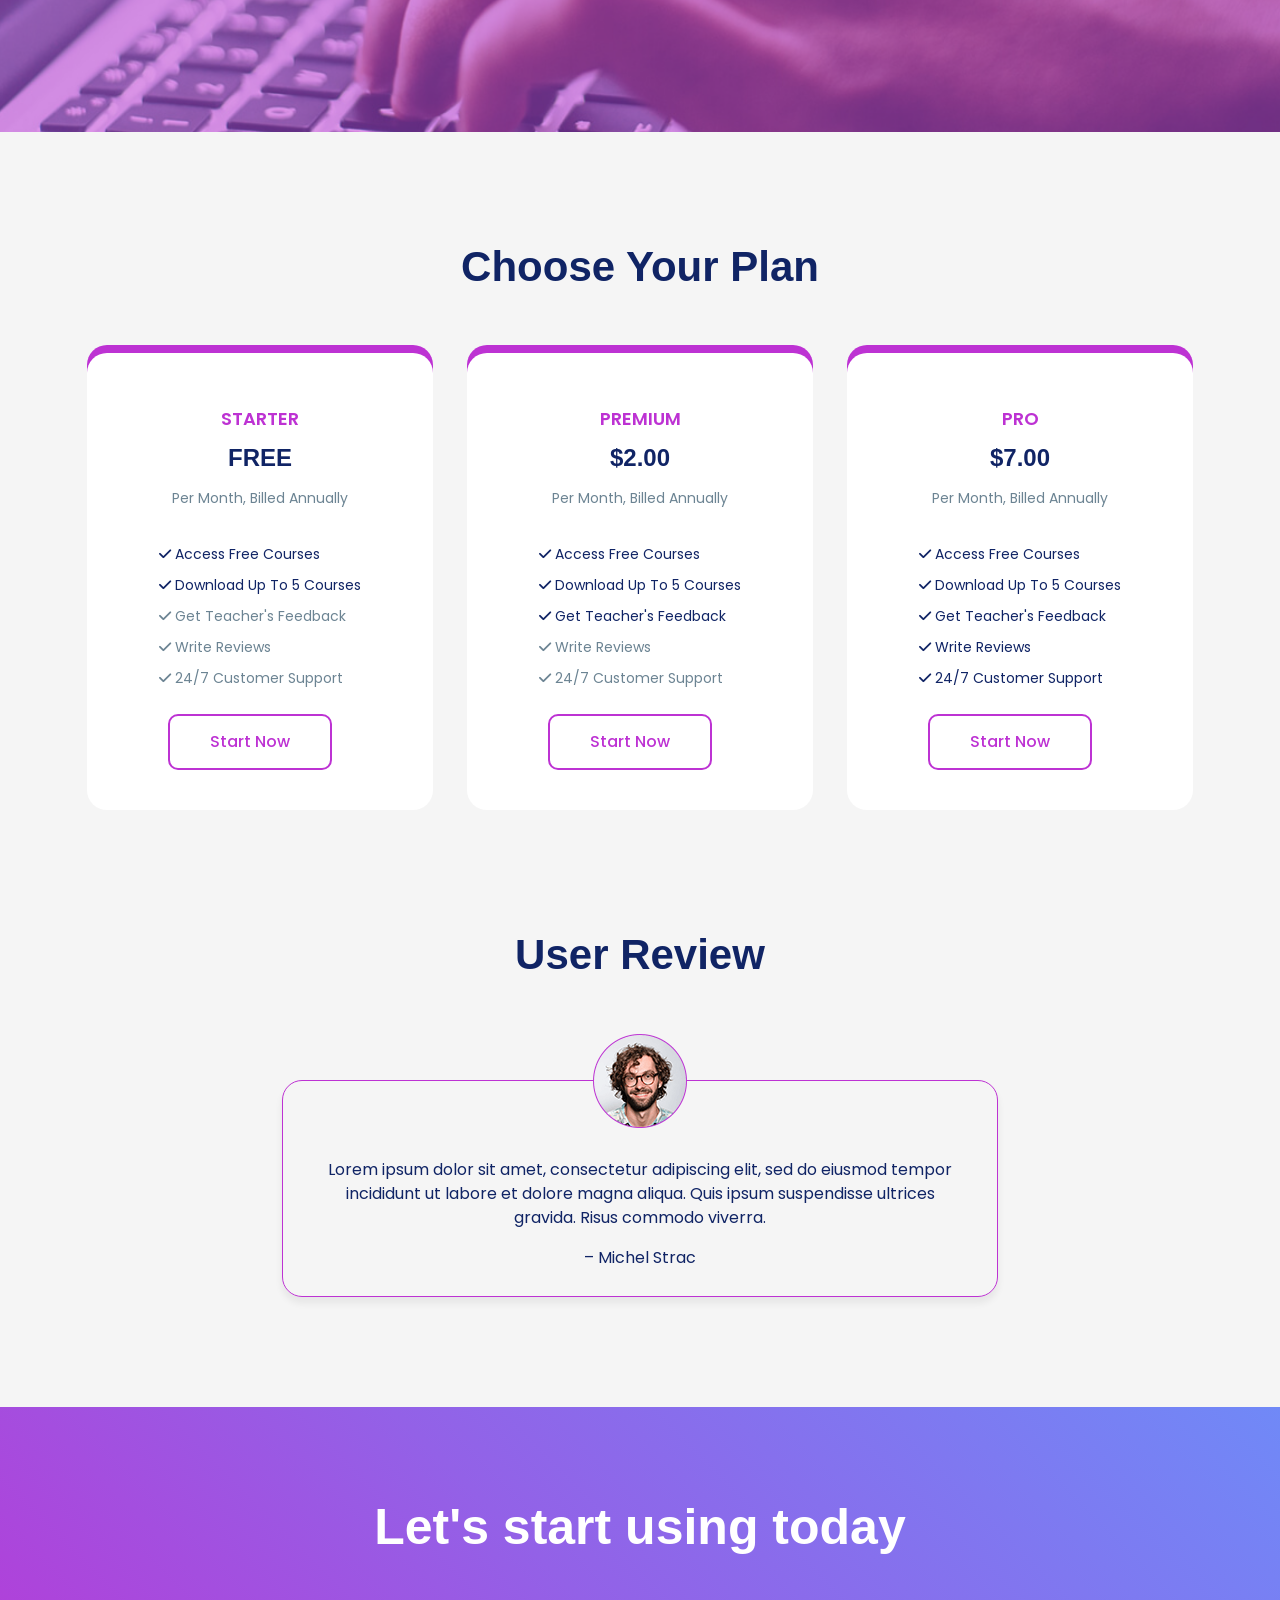
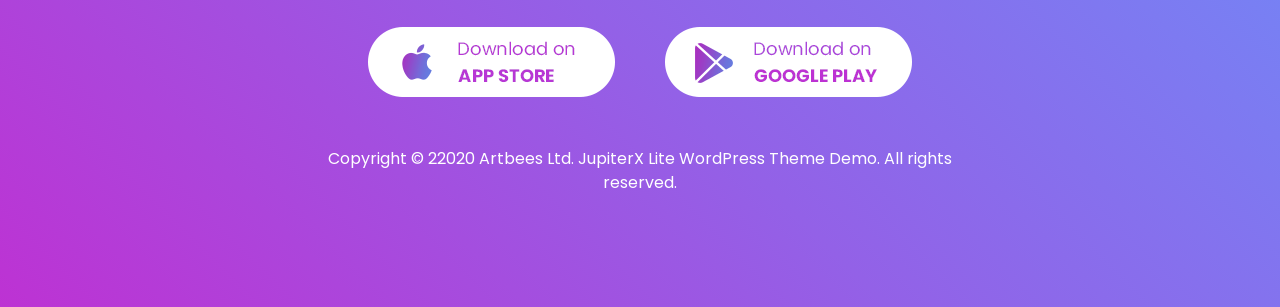
==== commit cd9b903d: "Final edits" ====
--- a/final/index.html
+++ b/final/index.html
@@ -17,6 +17,8 @@
   <link rel="preconnect" href="https://fonts.googleapis.com">
   <link rel="preconnect" href="https://fonts.gstatic.com" crossorigin>
   <link href="https://fonts.googleapis.com/css2?family=Allura&family=Montserrat:ital,wght@0,100..900;1,100..900&family=Nunito+Sans:ital,opsz,wght@0,6..12,200..1000;1,6..12,200..1000&family=Poppins:ital,wght@0,100;0,200;0,300;0,400;0,500;0,600;0,700;0,800;0,900;1,100;1,200;1,300;1,400;1,500;1,600;1,700;1,800;1,900&display=swap" rel="stylesheet">
+
+  <link rel="stylesheet" href="https://cdnjs.cloudflare.com/ajax/libs/font-awesome/6.4.0/css/all.min.css">
 
   <link href="https://cdn.jsdelivr.net/npm/bootstrap@5.3.8/dist/css/bootstrap.min.css" rel="stylesheet" integrity="sha384-sRIl4kxILFvY47J16cr9ZwB07vP4J8+LH7qKQnuqkuIAvNWLzeN8tE5YBujZqJLB" crossorigin="anonymous">
 
@@ -54,6 +56,14 @@
 
 <!-- Mobile nav overlay -->
 <div class="nav-overlay"></div>
+
+<!-- Hero Background Images -->
+<div class="hero-bg-container">
+  <picture>
+    <source media="(max-width: 767px)" srcset="final-imgs/hero-bg-105x300.png">
+    <img src="final-imgs/hero-bg.png" alt="hero background" class="hero-bg-img">
+  </picture>
+</div>
 
     <header>
       <div class="home-info">
@@ -84,7 +94,7 @@
     </header>
     </div>
 
-    <section id="features" style="padding:60px 10px 10px 10px;">
+    <section id="features" style="padding:60px 10px 0 10px;">
       <div class="container">
         <div class="row">
           <div class="col-8 offset-2">
@@ -188,7 +198,7 @@
           <div class="col-5 offset-1">
             <div class="img-layer">
             <picture class="fg-image">
-              <source media="(max-width: 767px)" srcset="final-imgs/app-work-img-2-149x300p.png">
+              <source media="(max-width: 767px)" srcset="final-imgs/app-work-img-2-149x300.png">
               <img src="final-imgs/app-work-img-2.png" class="img-fluid" alt="how it work">
             </picture>
               <img src="final-imgs/app-work-bg.png" class="img-fluid" alt="how it work bg" id="howitwork-bg">
@@ -200,7 +210,193 @@
       </div>
     </section>
 
-    
+    <section class="manage" style="padding:60px 10px 10px 10px;">
+        <div class="container">
+        <div class="row">
+          <div class="col-6" style="margin-top:25px;">
+            <div class="img-layer">
+            <picture class="fg-image">
+              <source media="(max-width: 767px)" srcset="final-imgs/easy-to-manage-img-2-149x300.png">
+              <img src="final-imgs/easy-to-manage-img-2.png" class="img-fluid" alt="easy to manage">
+            </picture>
+              <img src="final-imgs/app-work-bg.png" class="img-fluid" alt="how it work bg" id="howitwork-bg">
+            </div>
+            
+          </div>
+
+          <div class="col-5 offset-right-1" style="margin-top:95px;">
+            <img src="final-imgs/easy-to-manage-icon.png" class="img-fluid" alt="manage" style="margin-bottom:10px;">
+            <div class="d-flex" style="flex-direction: column; align-items: flex-start; align-content: center;">
+              <h2 class="section-title">Easy to Manage Your All Data by This App</h2>
+              <p class="section-description">Lorem Ipsum is simply dummy text of the printing and typesetting industry. Lorem Ipsum has been the industry’s. Lorem Ipsum is simply dummy text of the printing and typesetting industry. Lorem Ipsum has been the industry’s. Lorem Ipsum is simply dummy text of the printing and typesetting industry.</p>
+              <button class="read-more-btn">Read More</button>
+            </div>
+    </section>
+
+    <section class="responsive">
+        <div class="container">
+        <div class="row">
+          <div class="col-6" style="margin-top:95px; padding-left:15px;">
+            <div class="d-flex" style="flex-direction: column; align-items: flex-start; align-content: center;">
+              <h2 class="section-title" style="text-align: left;">Responsive Design for All Devices with Quality</h2>
+              <p class="section-description" style="text-align: left;">Lorem Ipsum is simply dummy text of the printing and typesetting industry. Lorem Ipsum has been the industry’s. Lorem Ipsum is simply dummy text of the printing and typesetting industry. Lorem Ipsum has been the industry’s. Lorem Ipsum is simply dummy text of the printing and typesetting industry.</p>
+              <button class="read-more-btn">Read More</button>
+            </div>
+          </div>
+          <div class="col-5 offset-1" style="margin-top:25px;">
+            <div class="img-layer">
+            <picture class="fg-image">
+              <source media="(max-width: 767px)" srcset="final-imgs/responsive-design-img-2-149x300.png">
+              <img src="final-imgs/responsive-design-img-2.png" class="img-fluid" alt="responsive">
+            </picture>
+              <img src="final-imgs/app-work-bg.png" class="img-fluid" alt="how it work bg" id="howitwork-bg">
+            </div>
+            
+          </div>
+
+    </section>
+
+    <section class="watch-video-section" style="margin-top:60px">
+      <div class="watch-video" style="margin-bottom:20px;">
+        <h2>Watch a Quick Tutorial</h2>
+        <div class="button">
+          <button class="play-btn">
+            <a href="https://www.youtube.com/watch?v=itYW-9td0RQ" target="_blank" class="watch-now-link">
+              <span class="play-icon"> <i class="fa-solid fa-play"></i> </span>
+            </a>
+          </button>
+        </div>
+      </div>
+    </section>
+
+    <section class="pricing" id="pricing" style="padding:60px 10px 10px 10px;">
+      <div class="container">
+        <div class="row">
+          <div class="col-8 offset-2">
+              <h2 class="section-title" style="margin-bottom: 60px;">Choose Your Plan</h2>
+          </div>
+        </div>
+
+       <div class="row">
+            <div class="col-4">
+            <div class="feature-card-plan">
+              <div class="card-titles">
+
+              <h2>STARTER</h2>
+              <h3>FREE</h3>
+              <p>Per Month, Billed Annually</p>
+              </div>
+              <div class="card-info">
+                <ul>
+                  <li class="featured"><i class="fa-solid fa-check"></i> Access Free Courses</li>
+                  <li class="featured"><i class="fa-solid fa-check"></i> Download Up To 5 Courses</li>
+                  <li class="no-featured""><i class="fa-solid fa-check"></i> Get Teacher's Feedback</li>
+                  <li class="no-featured"><i class="fa-solid fa-check"></i> Write Reviews</li>
+                  <li class="no-featured"><i class="fa-solid fa-check"></i> 24/7 Customer Support</li>
+                </ul>
+              </div>
+              
+                <button class="card-btn">Start Now</button>
+             
+            </div>
+          </div>
+
+         <div class="col-4">
+            <div class="feature-card-plan">
+              <div class="card-titles">
+
+              <h2>PREMIUM</h2>
+              <h3>$2.00</h3>
+              <p>Per Month, Billed Annually</p>
+              </div>
+              <div class="card-info">
+                <ul>
+                  <li class="featured"><i class="fa-solid fa-check"></i> Access Free Courses</li>
+                  <li class="featured"><i class="fa-solid fa-check"></i> Download Up To 5 Courses</li>
+                  <li class="featured"><i class="fa-solid fa-check"></i> Get Teacher's Feedback</li>
+                  <li class="no-featured"><i class="fa-solid fa-check"></i> Write Reviews</li>
+                  <li class="no-featured"><i class="fa-solid fa-check"></i> 24/7 Customer Support</li>
+                </ul>
+              </div>
+              
+                <button class="card-btn">Start Now</button>
+              
+            </div>
+          </div>
+
+         <div class="col-4">
+            <div class="feature-card-plan">
+              <div class="card-titles">
+
+              <h2>PRO</h2>
+              <h3>$7.00</h3>
+              <p>Per Month, Billed Annually</p>
+              </div>
+              <div class="card-info">
+                <ul>
+                  <li class="featured"><i class="fa-solid fa-check"></i> Access Free Courses</li>
+                  <li class="featured"><i class="fa-solid fa-check"></i> Download Up To 5 Courses</li>
+                  <li class="featured"><i class="fa-solid fa-check"></i> Get Teacher's Feedback</li>
+                  <li class="featured"><i class="fa-solid fa-check"></i> Write Reviews</li>
+                  <li class="featured"><i class="fa-solid fa-check"></i> 24/7 Customer Support</li>
+                </ul>
+              </div>
+             
+                <button class="card-btn">Start Now</button>
+              
+            </div>
+          </div>
+            
+        </div>
+      </div>
+    </div>
+    </section>
+
+    <section class="review" id="review" style="padding:60px 10px 10px 10px;">
+      <div class="container">
+        <div class="row">
+          <div class="col-8 offset-2">
+              <h2 class="section-title" style="margin-bottom: 60px;">User Review</h2>
+          </div>
+        </div>
+
+        <div class="row">
+          <div class="col-8 offset-2">
+            <div class="review-card">
+
+              <div class="reviewer">
+              <img src="final-imgs/review-img.png" class="img-fluid" alt="user1">
+              </div>
+
+              <div class="review-note">
+              <div class="placed-review">
+              <p>Lorem ipsum dolor sit amet, consectetur adipiscing elit, sed do eiusmod tempor incididunt ut labore et dolore magna aliqua. Quis ipsum suspendisse ultrices gravida. Risus commodo viverra.</p>
+              </div>
+              <p>– Michel Strac</p>
+              </div>
+            </div>
+
+    </section>
+
+    <footer class="head-gradient" style="margin-top:100px;">
+
+          <div class="col-8 offset-2">
+      <h2>Let's start using today</h2>
+      <div class="foot-imgs">
+        <img src="final-imgs/app-store-img-footer.png"  class="img-fluid" alt="app store" style="margin-top: 20px; margin-right:20px;">
+        <img src="final-imgs/google-play-img-footer.png" class="img-fluid" alt="google play" style="margin-top: 20px;">
+      </div>
+      <p> Copyright &copy; 22020 Artbees Ltd. JupiterX Lite WordPress Theme Demo.
+        All rights reserved.
+      </p>
+      
+          </div>
+
+        </div>
+      </div>
+    </footer>
+
+
 
 
 
--- a/final/css/style.css
+++ b/final/css/style.css
@@ -15,6 +15,7 @@
   color: #222;
   font-size: 1em;
   line-height: 1.4;
+  scroll-behavior: smooth;
 }
 
 /*
@@ -195,14 +196,51 @@
  background: linear-gradient(45deg, #BD32D3, #9361E7, #7089F7);
  width: 100%;
  height: 100vh;
+ position: relative;
+ overflow: hidden;
+}
+
+footer.head-gradient {
+  width: 100vw;
+  height: 500px;
+  max-width: 100vw;
+  position: relative;
+  left: 50%;
+  right: 50%;
+  margin-left: -50vw;
+  margin-right: -50vw;
+  padding: 40px 20px;
+  text-align: center;
+  overflow: hidden;
+}
+
+.hero-bg-container {
+  position: absolute;
+  top: 80px;
+  left: 0;
+  width: 50%;
+  height: calc(100% - 80px);
+  overflow: hidden;
+  z-index: 1;
+}
+
+.hero-bg-img {
+  width: 30%;
+  height: 100%;
+  object-fit: cover;
+  object-position: left center;
 }
 
 .nav-menu { 
   padding: 45px 20px;
+  position: relative;
+  z-index: 10;
 }
 
 .navbar-logo {
   flex-shrink: 0;
+  position: relative;
+  z-index: 10;
 }
 
 .hamburger-menu {
@@ -234,6 +272,8 @@
     padding: 0, 0, 0 16px;
     gap:45px;
     margin: 0;
+    position: relative;
+    z-index: 10;
   }
 
 .nav-sections li {
@@ -254,12 +294,19 @@
   width: 100%;
   flex: 1;
   padding: 2rem 0;
+  position: relative;
+  z-index: 10;
 }
 
 .home-info .row {
   display: flex;
   align-items: center;
   width: 100%;
+}
+
+header {
+  position: relative;
+  z-index: 10;
 }
 
 .app-info {
@@ -338,6 +385,19 @@
   margin-bottom: 50px;
 }
 
+.manage .d-flex {
+  justify-content: center;
+}
+
+.manage .section-title {
+  text-align: left;
+  margin-top: 0;
+}
+
+.manage .section-description {
+  text-align: left;
+}
+
 .feature-card {
   background-color: #fff;
   border-radius: 10px;
@@ -381,20 +441,37 @@
   display: flex;
   align-items: center;
   justify-content: center;
+  min-height: 320px;
 }
 
 .fg-image {
   position: relative;
-  top: -60px;
   z-index: 2;
 }
 
 #howitwork-bg {
   position: absolute;
-  top: 40%;
-  left: 40%;
-  transform: translate(-40%, -40%);
+  top: 50%;
+  left: 50%;
+  transform: translate(-50%, -50%);
   z-index: 1;
+  max-width: 100%;
+}
+
+@media only screen and (max-width: 767px) {
+  .img-layer {
+    min-height: auto;
+  }
+
+  .fg-image {
+    top: 0;
+  }
+
+  #howitwork-bg {
+    top: 50%;
+    left: 50%;
+    transform: translate(-50%, -50%);
+  }
 }
 
 
@@ -441,6 +518,223 @@
 .app-store {
   margin-left:50px;
 }
+
+.read-more-btn {
+ background-color: #BD32D3;
+  font-family: "poppins", sans-serif;
+  fill:#BD32D3;
+  color: #fff;
+  font-size: 16px;
+  font-weight: 500;
+  border-radius: 10px;
+  border-width: 1px;
+  border-style: solid;
+  border-color: #fff;
+  transition: all 0.3s ease;
+  line-height: 1;
+  margin-right: 1.2rem;
+  padding: 18px 40px;
+}
+
+.read-more-btn:hover {
+  background-color: #7089F7;
+  color: #fff;
+  border-color: #7089F7;
+}
+
+.watch-video-section {
+  background-image: url('../final-imgs/watch-tutorial-img.jpg');
+  background-size: cover;
+  background-position: center;
+  background-repeat: no-repeat;
+  min-height: 600px;
+  width: 100vw;
+  max-width: 100vw;
+  position: relative;
+  left: 50%;
+  right: 50%;
+  margin-left: -50vw;
+  margin-right: -50vw;
+  display: flex;
+  align-items: center;
+  justify-content: center;
+}
+
+body {
+  overflow-x: hidden;
+}
+.watch-video-section::before {
+  content: '';
+  position: absolute;
+  top: 0;
+  left: 0;
+  right: 0;
+  bottom: 0;
+  background-color: rgba(189, 50, 211, 0.5);
+  z-index: 1;
+}
+
+.watch-video {
+  position: relative;
+  z-index: 2;
+  text-align: center;
+  color: #fff;
+}
+
+.watch-video h2 {
+  font-size: 42px;
+  font-weight: bold;
+  font-family: "Poppins", sans-serif;
+  margin-bottom: 20px;
+}
+
+.play-btn {
+  background-color: #D9378B;
+  border-radius: 100px;
+  box-shadow: 0px 0px 0px 14px rgba(255, 255, 255, 0.1);
+  padding: 20px 26px;
+  border: none;
+  cursor: pointer;
+  display: inline-flex;
+  align-items: center;
+  justify-content: center;
+}
+
+.play-btn i {
+  font-size: 35px;
+  color: #FFFFFF;
+}
+
+.card-titles h2 {
+  font-size: 18px;
+  color: #BD32D3;
+  font-weight: 600;
+  font-family: "Poppins", sans-serif;
+  margin: 15px 0;
+}
+
+.card-titles h3 {
+  font-size: 24px;
+  color: #102465;
+  font-weight: bold;
+  font-family: "Poppins", sans-serif;
+  margin: 15px 0;
+}
+
+.card-titles p {
+  font-size: 14px;
+  color: #6C8493;
+  font-family: "Poppins", sans-serif;
+  margin-bottom: 35px;
+}
+
+.card-info ul {
+  list-style: none;
+  padding: 0;
+  margin: 0;
+}
+
+.card-info li {
+  margin-bottom: 10px;
+  font-size: 14px;
+  font-family: "Poppins", sans-serif;
+}
+
+.featured {
+  align-items: center;
+  text-align: left;
+  color:#102465;
+}
+
+.no-featured {
+  align-items: center;
+  text-align: left;
+  color: #6C8493;
+}
+
+.feature-card-plan {
+  background-color: #fff;
+  border-radius: 20px;
+  padding:40px 20px 40px 20px;
+  text-align: center;
+  box-shadow:0px 6px 21.4px 2.6px rgba(0, 0, 0, 0.05);
+  margin: 0px 5px 0px 5px;
+  display: flex;
+  flex-direction: column;
+  align-items: center;
+  box-shadow: 0 -8px 0px 0 #BD32D3;
+}
+
+.card-btn {
+  margin-top:15px;
+ background-color: #fff;
+  font-family: "poppins", sans-serif;
+  fill:#BD32D3;
+  color: #BD32D3;
+  font-size: 16px;
+  font-weight: 500;
+  border-radius: 10px;
+  border-width: 2px;
+  border-style: solid;
+  border-color: #BD32D3;
+  transition: all 0.3s ease;
+  line-height: 1;
+  margin-right: 1.2rem;
+  padding: 18px 40px;
+}
+
+.card-btn:hover {
+  background-color: #BD32D3;
+  color: #fff;
+  border-color: #BD32D3;
+}
+
+.review-card {
+  border-radius: 20px 20px 20px 20px;
+  padding: 0px 30px 10px 30px;
+  border: 1px solid #BD32D3;
+  box-shadow: 0px 6px 7.4px 0.6px rgba(0, 0, 0, 0.06);
+  transition: background 0.3s, border 0.3s, border-radius 0.3s, box-shadow 0.3s;
+  text-align: center;
+  margin: 0 10px;
+  margin-top:40px;
+}
+
+.review-card .reviewer {
+  margin-top: -47px;
+  margin-bottom:30px;
+}
+
+.review-note {
+  font-size: 16px;
+  color: #102465;
+  font-family: "Poppins", sans-serif;
+  margin-bottom: 16px;
+}
+
+footer h2 {
+  font-size: 50px;
+  color: #fff;
+  font-family: "Poppins", sans-serif;
+  font-weight: 700;
+  margin-bottom: 20px;
+  margin-top:50px;
+}
+
+footer p {
+  font-size: 16px;
+  color: #fff;
+  font-family: "Poppins", sans-serif;
+  margin:40px 100px 0;
+}
+
+.foot-imgs {
+  display: flex;
+  justify-content: center;
+  gap: 30px;
+  margin: 50px 0;
+}
+
 
 
 
@@ -620,6 +914,10 @@
     min-height: calc(100vh - 60px); /* Smaller nav on mobile */
   }
 
+  .hero-bg-container {
+    width: 50%;
+  }
+
   .title-tag {
     font-size: 28px;
     line-height: 1.4;
@@ -663,6 +961,89 @@
   #features .row {
     flex-direction: column;
       align-items: center;
+  }
+
+  .manage .row {
+    flex-direction: column;
+  }
+
+  .manage .row .col-6 {
+    order: 2;
+  }
+
+  .manage .row .col-5 {
+    order: 1;
+  }
+
+  /* Mobile styles for howitwork section */
+  #howitwork .row {
+    flex-direction: column;
+    align-items: center;
+  }
+
+  #howitwork .col-6,
+  #howitwork .col-5 {
+    flex: 0 0 100%;
+    max-width: 100%;
+  }
+
+  /* Mobile styles for responsive section */
+  .responsive .row {
+    flex-direction: column;
+    align-items: center;
+  }
+
+  .responsive .col-6,
+  .responsive .col-5 {
+    flex: 0 0 100%;
+    max-width: 100%;
+  }
+
+  /* Mobile styles for pricing section */
+  .pricing .row {
+    flex-direction: column;
+    align-items: center;
+  }
+
+  .pricing .col-4 {
+    flex: 0 0 100%;
+    max-width: 100%;
+    margin-bottom: 20px;
+  }
+
+  /* Mobile styles for review section */
+  .review .row {
+    flex-direction: column;
+    align-items: center;
+  }
+
+  .review .col-8 {
+    flex: 0 0 100%;
+    max-width: 100%;
+  }
+
+  /* Mobile styles for watch-video-section */
+  .watch-video-section {
+    text-align: center;
+    padding: 40px 20px;
+  }
+
+  .watch-video h2 {
+    font-size: 24px;
+    margin-bottom: 20px;
+  }
+
+  /* Ensure all sections have proper padding on mobile */
+  section {
+    padding-left: 15px;
+    padding-right: 15px;
+  }
+
+  /* Fix any potential overflow issues */
+  .container {
+    max-width: 100%;
+    padding-left: 15px;
+    padding-right: 15px;
   }
 }
 
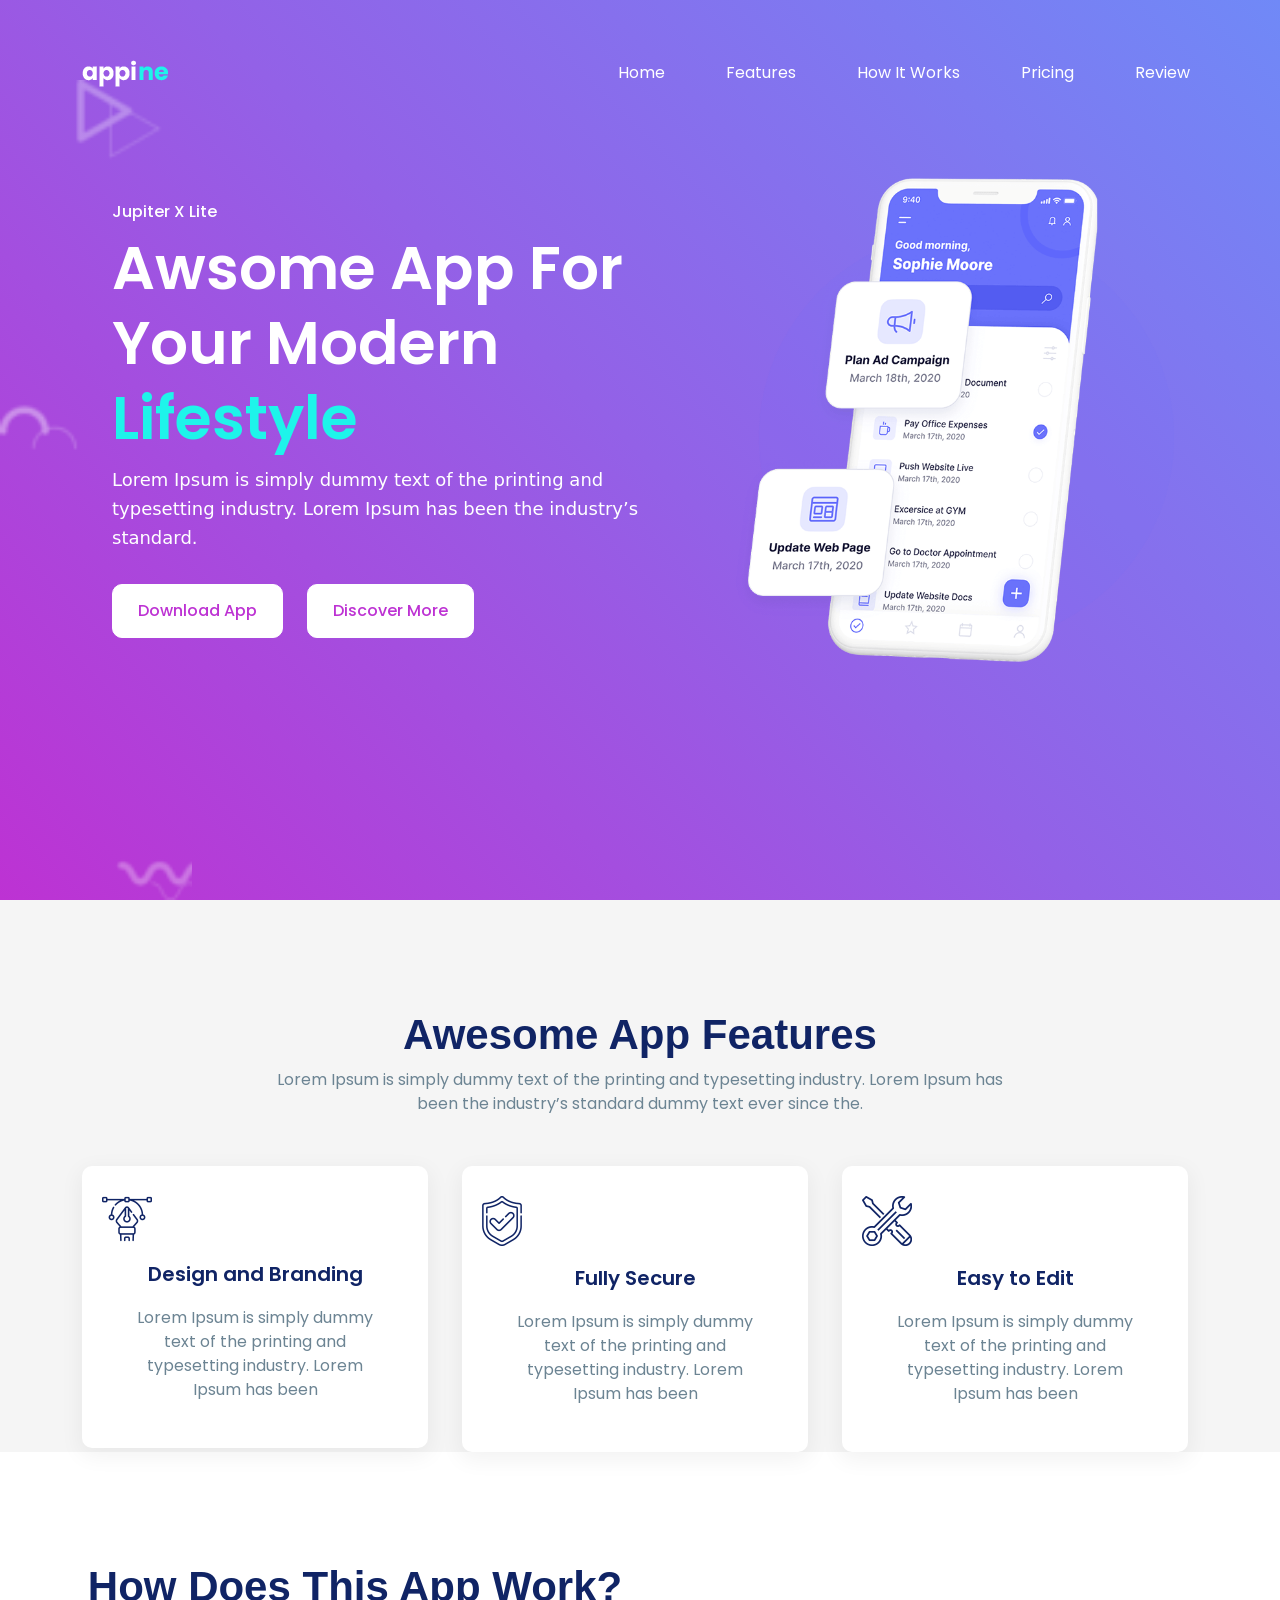
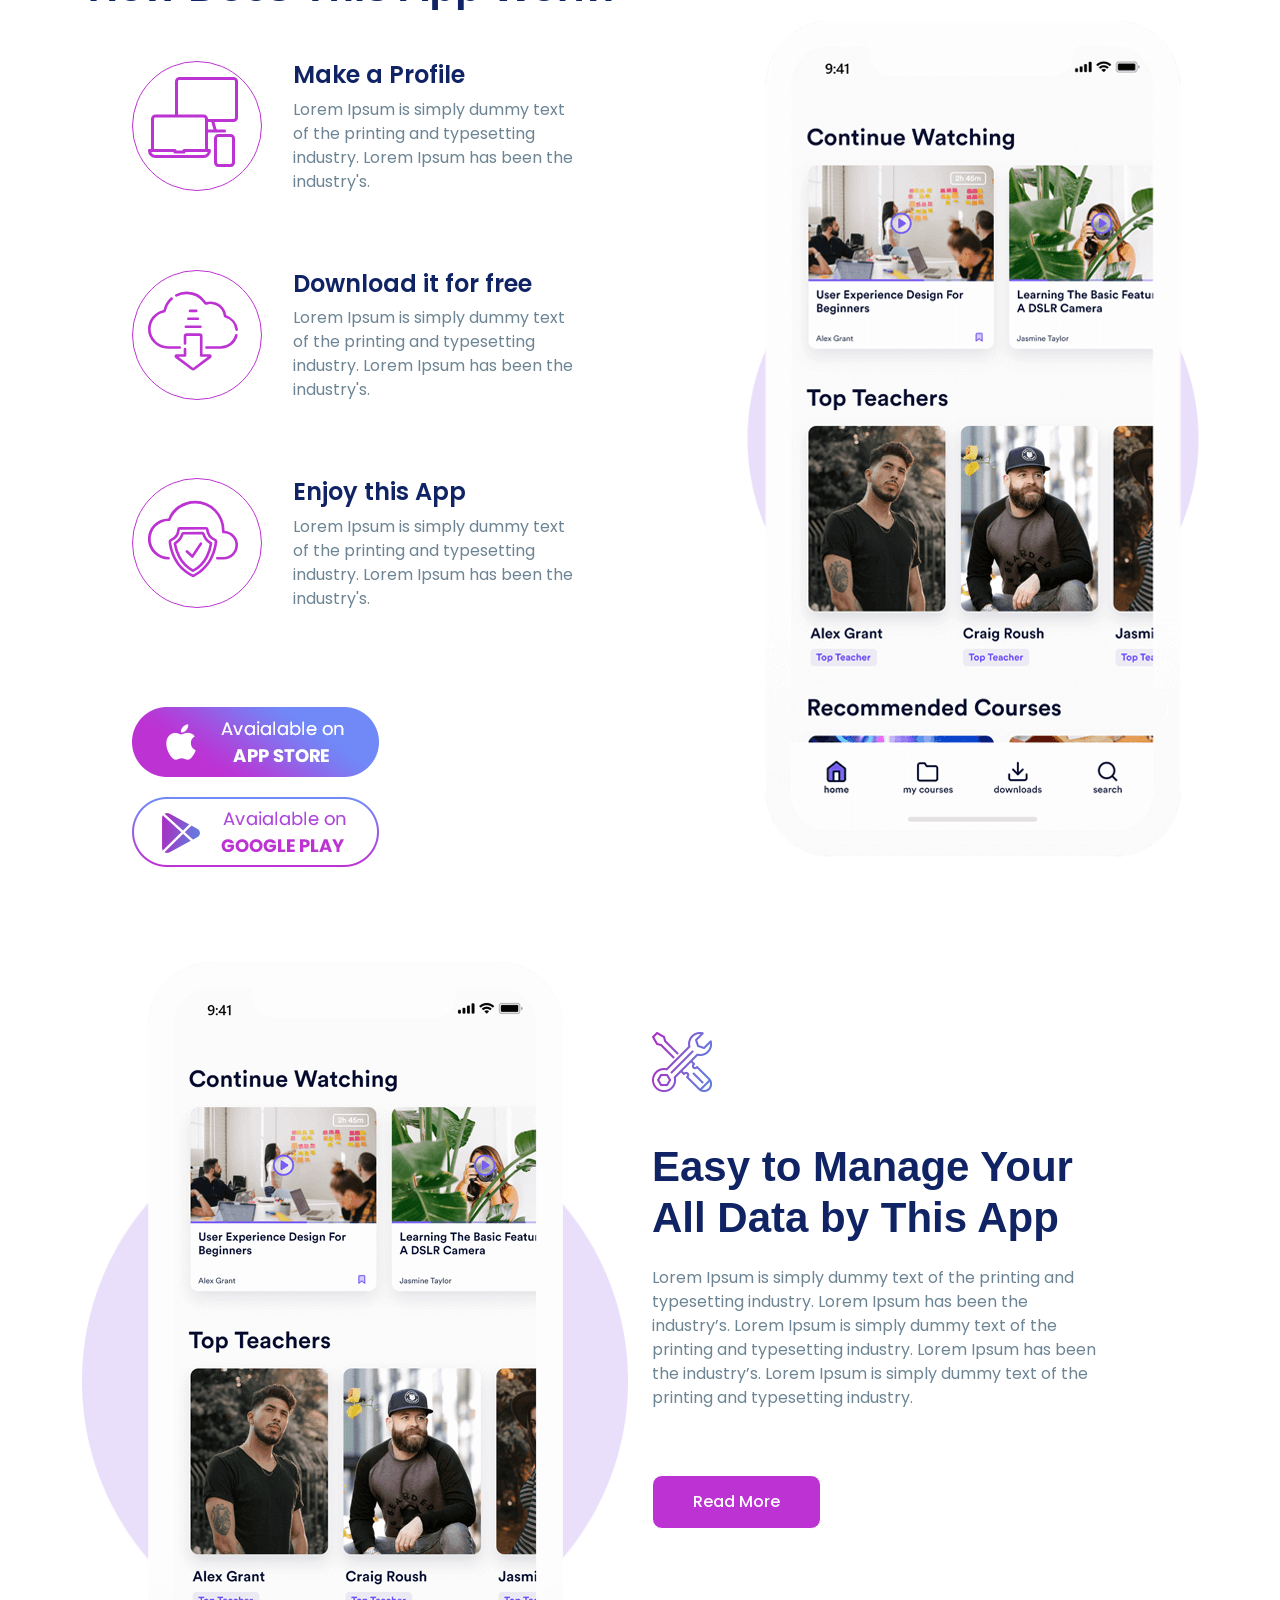
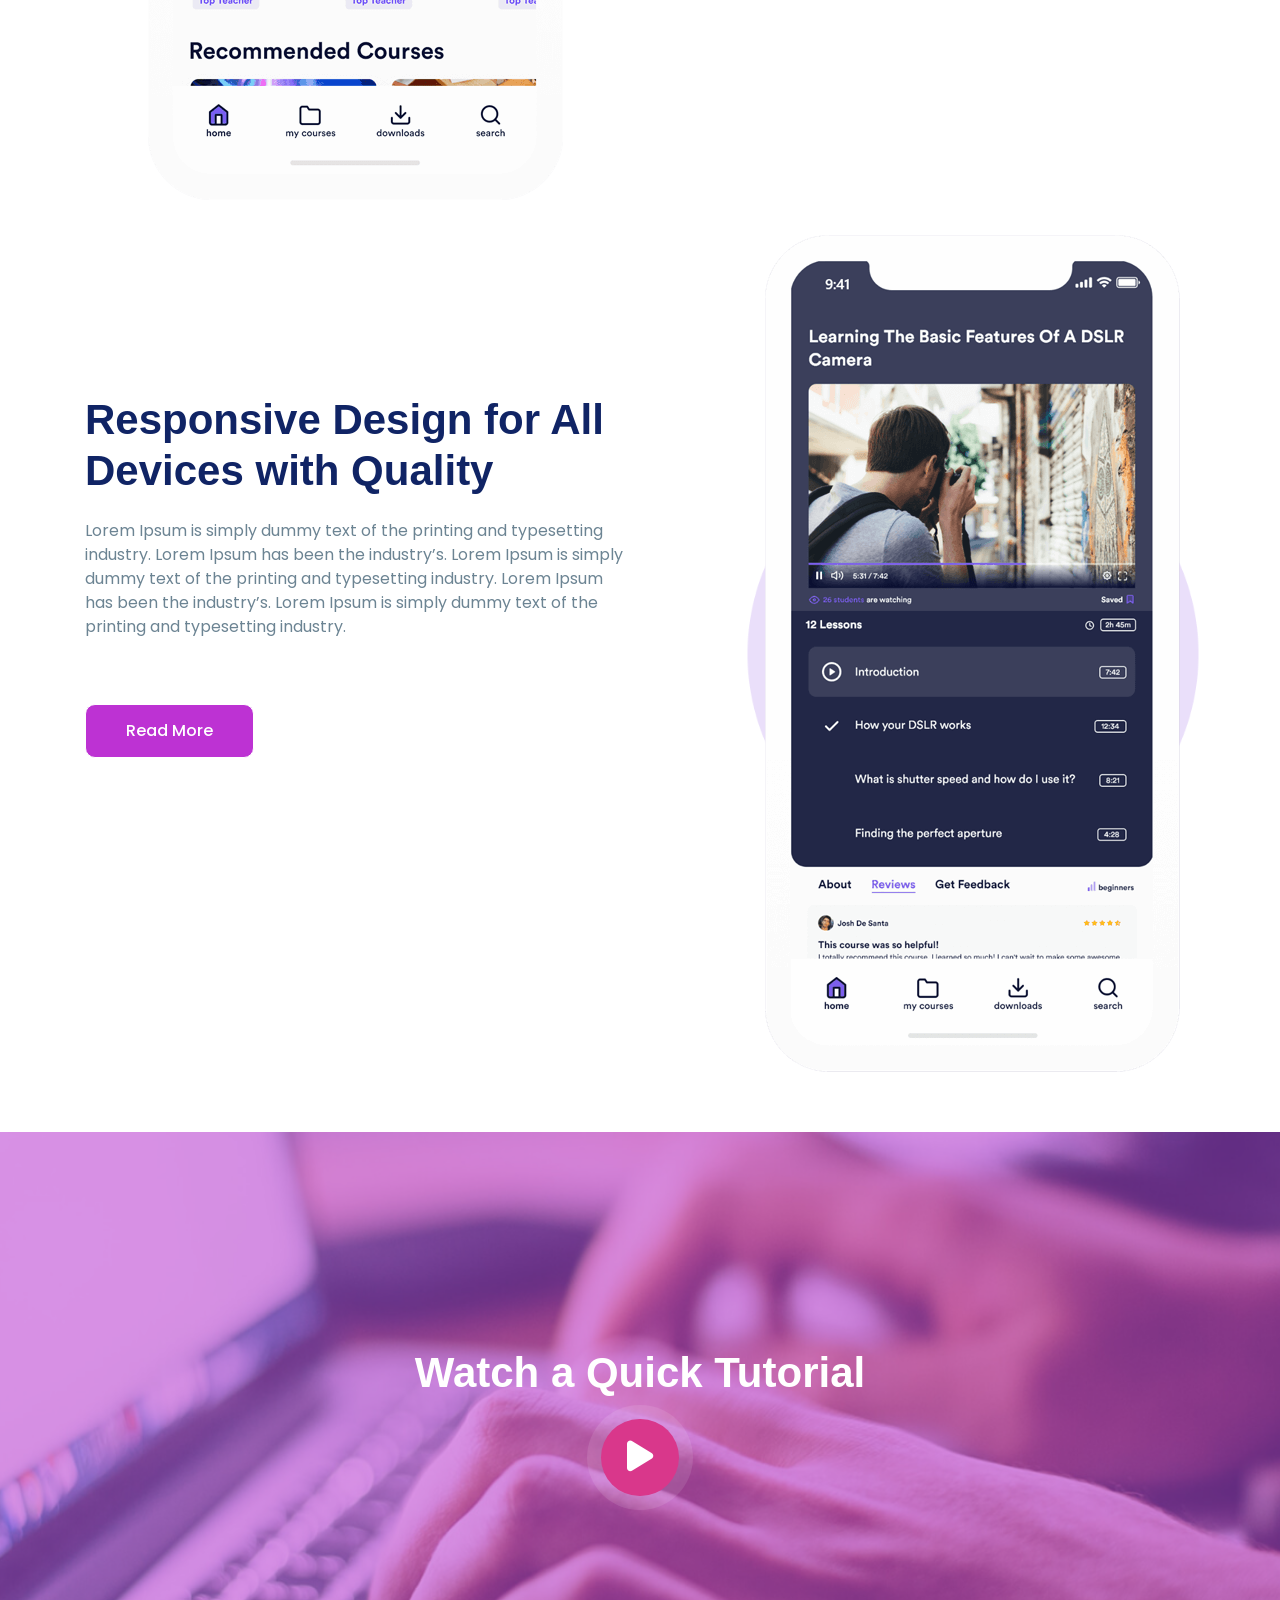
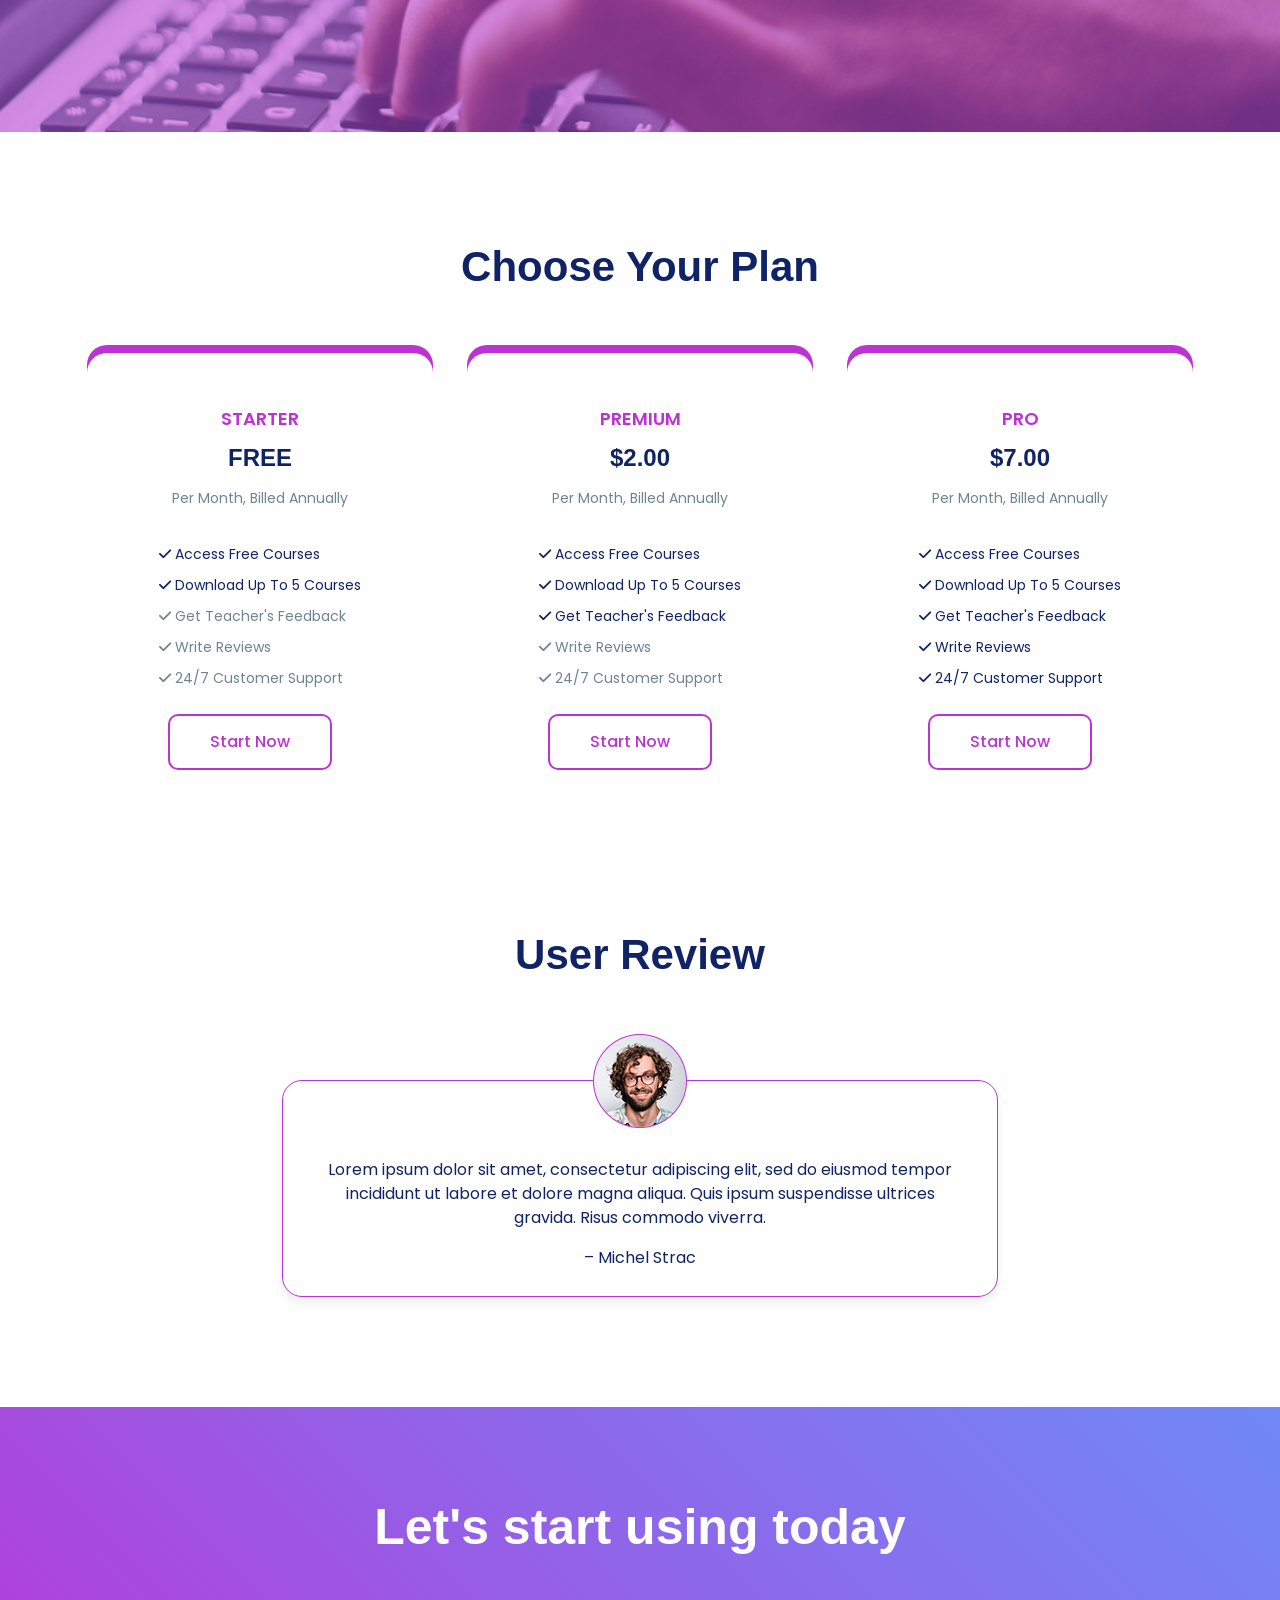
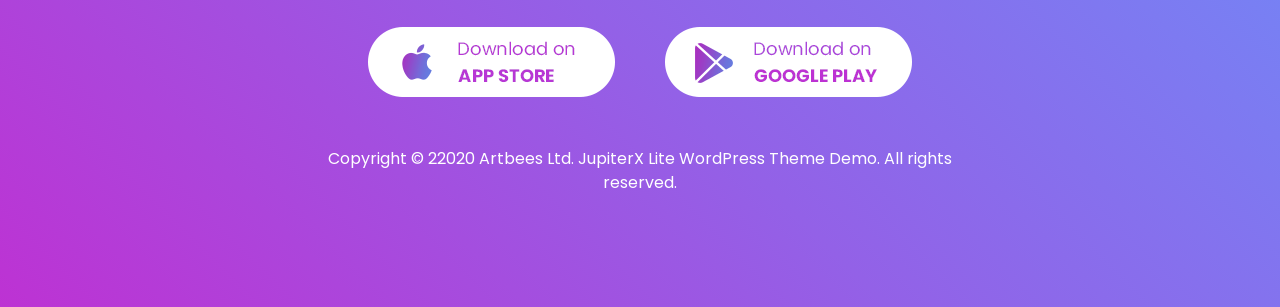
==== commit dd2d2406: "site fixes" ====
--- a/final/index.html
+++ b/final/index.html
@@ -4,7 +4,7 @@
 <head>
   <meta charset="utf-8">
   <meta name="viewport" content="width=device-width, initial-scale=1">
-  <title></title>
+  <title>Nicolas Rodriguez Final Project</title>
   <link rel="stylesheet" href="css/style.css">
   <meta name="description" content="">
 
@@ -131,7 +131,7 @@
             
         </div>
       </div>
-    </div>
+    </section>
 
     <section id="howitwork" style="padding:60px 10px 10px 10px;">
 
@@ -231,6 +231,9 @@
               <p class="section-description">Lorem Ipsum is simply dummy text of the printing and typesetting industry. Lorem Ipsum has been the industry’s. Lorem Ipsum is simply dummy text of the printing and typesetting industry. Lorem Ipsum has been the industry’s. Lorem Ipsum is simply dummy text of the printing and typesetting industry.</p>
               <button class="read-more-btn">Read More</button>
             </div>
+            </div>
+            </div>
+            </div>
     </section>
 
     <section class="responsive">
@@ -251,9 +254,7 @@
             </picture>
               <img src="final-imgs/app-work-bg.png" class="img-fluid" alt="how it work bg" id="howitwork-bg">
             </div>
-            
-          </div>
-
+          </div>
     </section>
 
     <section class="watch-video-section" style="margin-top:60px">
@@ -290,7 +291,7 @@
                 <ul>
                   <li class="featured"><i class="fa-solid fa-check"></i> Access Free Courses</li>
                   <li class="featured"><i class="fa-solid fa-check"></i> Download Up To 5 Courses</li>
-                  <li class="no-featured""><i class="fa-solid fa-check"></i> Get Teacher's Feedback</li>
+                  <li class="no-featured"><i class="fa-solid fa-check"></i> Get Teacher's Feedback</li>
                   <li class="no-featured"><i class="fa-solid fa-check"></i> Write Reviews</li>
                   <li class="no-featured"><i class="fa-solid fa-check"></i> 24/7 Customer Support</li>
                 </ul>
@@ -348,7 +349,6 @@
           </div>
             
         </div>
-      </div>
     </div>
     </section>
 
@@ -375,7 +375,8 @@
               <p>– Michel Strac</p>
               </div>
             </div>
-
+            </div>
+            </div>
     </section>
 
     <footer class="head-gradient" style="margin-top:100px;">
@@ -389,20 +390,9 @@
       <p> Copyright &copy; 22020 Artbees Ltd. JupiterX Lite WordPress Theme Demo.
         All rights reserved.
       </p>
-      
-          </div>
-
-        </div>
-      </div>
+          </div>
     </footer>
 
-
-
-
-
-
-
-  
   <script src="js/app.js"></script>
   <script src="https://cdn.jsdelivr.net/npm/bootstrap@5.3.8/dist/js/bootstrap.bundle.min.js" integrity="sha384-FKyoEForCGlyvwx9Hj09JcYn3nv7wiPVlz7YYwJrWVcXK/BmnVDxM+D2scQbITxI" crossorigin="anonymous"></script>
 </body>
